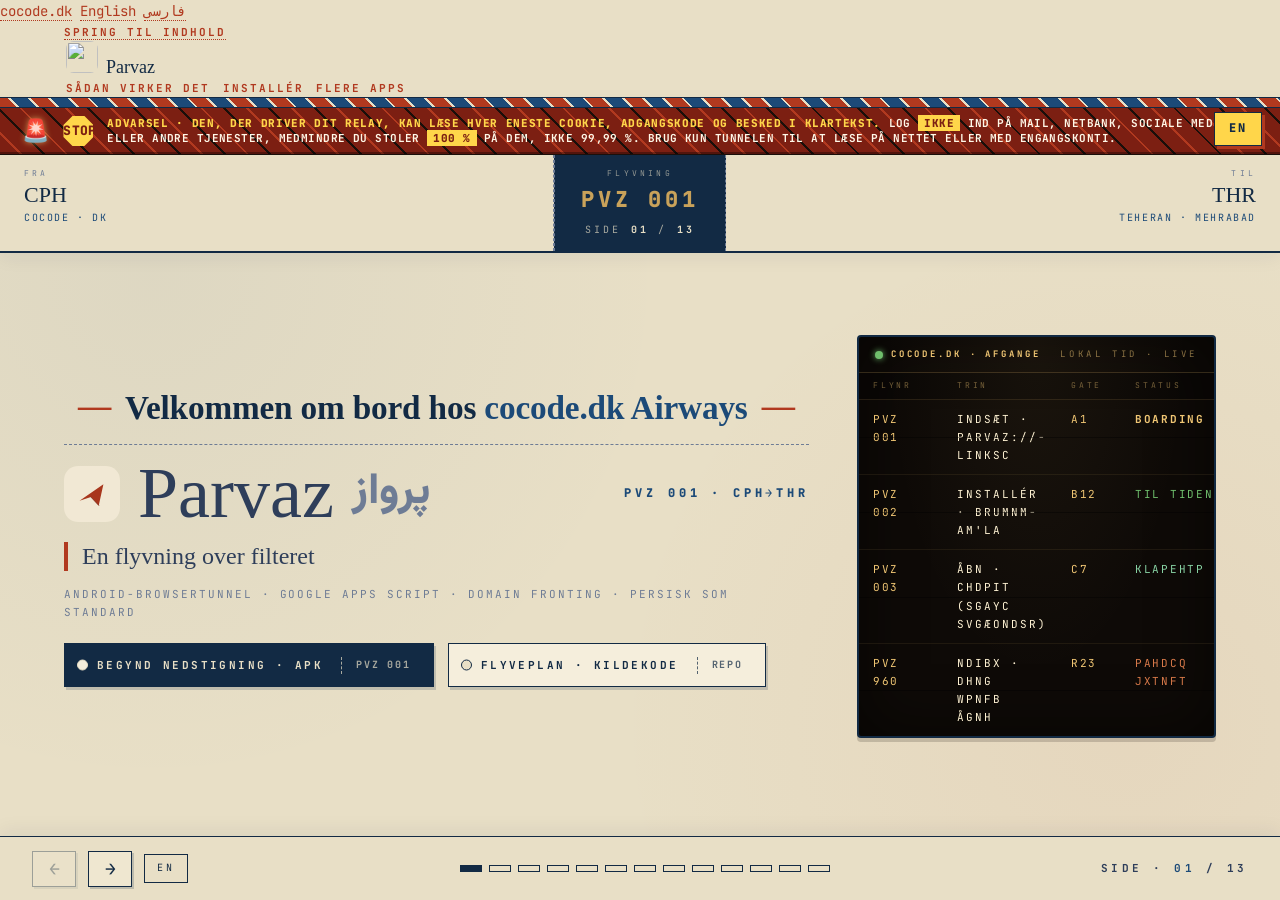
==== website/da/index.html @ 6d6aeb25 "feat: Danish app text, store listing and site (draft for review) Adds a Danish translation beside Pe" ====
<!DOCTYPE html>
<html lang="da">
<head>
<meta charset="UTF-8"/>
<meta name="viewport" content="width=device-width, initial-scale=1.0"/>
<title>Parvaz: En flyvning over filteret. Android-browsertunnel via Apps Script.</title>
<meta name="description" content="Parvaz er en Android-browsertunnel for iranske brugere med persisk som standardsprog. Den sender trafik fra Chrome (eller en anden Chromium-browser) gennem et Google Apps Script-relay, som brugeren selv har sat op, og skjuler TLS SNI. Chrome stoler på Parvaz-CA'en på enheden fra start, uden flag, uden about:config og uden root."/>
<meta name="robots" content="index, follow"/>
<meta name="keywords" content="parvaz, android, browsertunnel, iran, apps script, domain fronting, masterhttprelayvpn, censuromgåelse, vpnservice, kotlin, go, persisk, open source"/>
<link rel="canonical" href="https://parvaz.cocode.dk/da/"/>
<link rel="alternate" hreflang="en" href="https://parvaz.cocode.dk/"/>
<link rel="alternate" hreflang="da" href="https://parvaz.cocode.dk/da/"/>
<link rel="alternate" hreflang="fa" href="https://parvaz.cocode.dk/fa/"/>
<link rel="alternate" hreflang="x-default" href="https://parvaz.cocode.dk/"/>

<!-- Open Graph -->
<meta property="og:type" content="website"/>
<meta property="og:site_name" content="Parvaz"/>
<meta property="og:title" content="Parvaz: En flyvning over filteret"/>
<meta property="og:description" content="Android-browsertunnel for iranske brugere med persisk som standardsprog. Sender Chrome (og andre Chromium-browsere) gennem et Google Apps Script-relay, som brugeren selv har sat op, med skjult TLS SNI."/>
<meta property="og:url" content="https://parvaz.cocode.dk/da/"/>
<meta property="og:image" content="https://parvaz.cocode.dk/og.png"/>
<meta property="og:image:width" content="1200"/>
<meta property="og:image:height" content="630"/>
<meta property="og:image:alt" content="Parvaz, et afklassificeret flybriefingdokument med Parvaz-ordmærket, tekniske chips og gummistempler, der markerer Chromium-browsere som omfang og MIT-licens."/>
<meta property="og:locale" content="da_DK"/>
<meta property="og:locale:alternate" content="en_US"/>
<meta property="og:locale:alternate" content="fa_IR"/>

<!-- Twitter -->
<meta name="twitter:card" content="summary_large_image"/>
<meta name="twitter:title" content="Parvaz: En flyvning over filteret"/>
<meta name="twitter:description" content="Android-browsertunnel med persisk som standardsprog: Chrome gennem dit eget Google Apps Script-relay. Én APK, ét certifikat, ingen flag."/>
<meta name="twitter:image" content="https://parvaz.cocode.dk/og.png"/>
<meta name="twitter:image:alt" content="Parvaz, flybriefing · Chromium-browsere · MIT 2026."/>

<link rel="icon" type="image/svg+xml" href="../parvaz-mark.svg"/>
<link rel="preconnect" href="https://fonts.googleapis.com"/>
<link rel="preconnect" href="https://fonts.gstatic.com" crossorigin/>
<link href="https://fonts.googleapis.com/css2?family=JetBrains+Mono:wght@400;500;700;800&family=Redaction&family=Redaction+35&family=Vazirmatn:wght@400;500;700;800&display=swap" rel="stylesheet"/>
<link rel="stylesheet" href="../styles.css"/>
<link rel="stylesheet" href="https://brand.cocode.dk/v1.css">
<script type="module" src="https://brand.cocode.dk/v1.js"></script>

<script type="application/ld+json">
{
  "@context": "https://schema.org",
  "@type": "SoftwareApplication",
  "name": "Parvaz",
  "description": "Android-browsertunnel for iranske brugere med persisk som standardsprog. Sender trafik fra Chrome (og andre Chromium-browsere: Brave, Edge, Vivaldi) gennem et Google Apps Script-relay, som brugeren selv har sat op, med skjult TLS SNI og en lokal MITM på enheden, der afslutter TLS, så trafikken kan pakkes ind igen. Kotlin og Compose i frontend, indlejret Go SOCKS5-sidecar. Chrome stoler på den brugerinstallerede Parvaz-CA fra start på Android, uden flag, uden about:config og uden root. Apps uden for browseren (bank, beskeder, streaming) afviser brugerinstallerede CA'er som standard på Android og kan ikke tunnelleres.",
  "url": "https://parvaz.cocode.dk/da/",
  "downloadUrl": "https://github.com/cocodedk/parvaz/releases/latest/download/Parvaz.apk",
  "applicationCategory": "UtilitiesApplication",
  "operatingSystem": "Android 7.0+",
  "programmingLanguage": ["Kotlin", "Go"],
  "license": "https://opensource.org/licenses/MIT",
  "offers": { "@type": "Offer", "price": "0", "priceCurrency": "USD" },
  "author": {
    "@type": "Person", "name": "Babak Bandpey", "url": "https://cocode.dk",
    "sameAs": ["https://linkedin.com/in/babakbandpey", "https://github.com/cocodedk"]
  },
  "codeRepository": "https://github.com/cocodedk/parvaz"
}
</script>
</head>
<body class="airline-deck">

<!-- cocode.dk-familierammen, som på den engelske side: et søskendeelement i normalt flow før
     dækkets faste .deck-header (se --frame-h i css/07-deck-base.css). Ingen <cocode-foot>, fordi
     dækket er en 100vh-skal uden naturlig dokumentslutning. Dækkets egen sprogpille og sprogknappen
     nederst bevares: de tager det aktuelle slide-nummer (#N) med over i det andet sprog. Det
     delte cocode-apps-menu sidder lige under rammen, og cocode-apps-sidefoden er sidste blok i
     sidste slide. -->
<cocode-head project="Parvaz" accent="#122a44" on-accent="#e8dfc6">
  <a href="https://cocode.dk">cocode.dk</a>
  <a href="../" hreflang="en">English</a>
  <a href="../fa/" hreflang="fa">فارسی</a>
</cocode-head>

<div class="cocode-menu">
<!-- cocode-apps:nav:start -->
<link rel="stylesheet" href="/css/cocode-nav.css">
<a class="skip" href="#main">Spring til indhold</a>
<nav class="cocode-nav" aria-label="Parvaz">
  <a class="brand" href="/da/" data-nav="home" aria-current="page"><img src="/img/icon.png" alt="" width="32" height="32">Parvaz</a>
  <a href="/da/#how" data-nav="how">Sådan virker det</a>
  <a href="/da/#install" data-nav="install">Installér</a>
  <a href="https://cocode.dk/" data-nav="more">Flere apps</a>
</nav>
<!-- cocode-apps:nav:end -->
</div>

<header class="deck-header" role="banner">
  <a href="../" class="deck-lang-pill" aria-label="Engelsk version">EN</a>
  <div class="airmail-band" aria-hidden="true"></div>
  <div class="deck-alert" role="alert" aria-live="assertive">
    <span class="deck-alert__siren" aria-hidden="true">🚨</span>
    <span class="deck-alert__stop" aria-hidden="true">STOP</span>
    <span class="deck-alert__msg">
      <strong>ADVARSEL · Den, der driver dit relay, kan læse hver eneste cookie, adgangskode og besked i klartekst.</strong>
      Log <em>IKKE</em> ind på mail, netbank, sociale medier eller andre tjenester, medmindre du stoler <em>100 %</em> på dem, ikke 99,99 %.
      Brug kun tunnelen til at læse på nettet eller med engangskonti.
    </span>
  </div>
  <div class="bp-header">
    <div class="bp-header__cell">
      <div class="bp-header__label">Fra</div>
      <div class="bp-header__value">CPH</div>
      <div class="bp-header__sub">Cocode · DK</div>
    </div>
    <div class="bp-header__flight">
      <div class="label">Flyvning</div>
      <div class="value">PVZ 001</div>
      <div class="page">SIDE <b id="deck-current">01</b> / <b id="deck-total">13</b></div>
    </div>
    <div class="bp-header__cell">
      <div class="bp-header__label">Til</div>
      <div class="bp-header__value">THR</div>
      <div class="bp-header__sub">Teheran · Mehrabad</div>
    </div>
  </div>
</header>

<main class="deck-track" id="main" tabindex="-1">

  <!-- 01 · TITEL -->
  <section class="slide slide--title" data-slide="1">
    <div class="slide__content">
      <div>
        <h1 class="hero__welcome">
          <span class="ornament">—</span>Velkommen om bord hos <em>cocode.dk Airways</em><span class="ornament">—</span>
        </h1>
        <div class="hero__brand">
          <img src="../parvaz-mark.svg" alt="" class="brand-mark"/>
          <span class="en-name">Parvaz</span>
          <span class="fa-name">پرواز</span>
          <span class="flight-no">PVZ 001 · CPH→THR</span>
        </div>
        <p class="hero__tagline">En flyvning over filteret</p>
        <p class="hero__subtitle">Android-browsertunnel · Google Apps Script · domain fronting · persisk som standard</p>
        <div class="bp-tabs">
          <a href="https://github.com/cocodedk/parvaz/releases/latest/download/Parvaz.apk" class="bp-tab bp-tab--primary">Begynd nedstigning · APK<span class="stub">PVZ&nbsp;001</span></a>
          <a href="https://github.com/cocodedk/parvaz" class="bp-tab">Flyveplan · Kildekode<span class="stub">REPO</span></a>
        </div>
      </div>
      <div class="solari-board" aria-label="Afgangstavle for opsætningen">
        <div class="solari-board__head">
          <span><span class="blink"></span><strong>cocode.dk · afgange</strong></span>
          <span>lokal tid · LIVE</span>
        </div>
        <div class="solari-board__rows">
          <div class="solari-board__col-head">FLYNR</div>
          <div class="solari-board__col-head">TRIN</div>
          <div class="solari-board__col-head">GATE</div>
          <div class="solari-board__col-head">STATUS</div>
          <div class="solari-board__cell">PVZ 001</div>
          <div class="solari-board__cell solari-board__cell--dest">indsæt · parvaz://-linket</div>
          <div class="solari-board__cell">A1</div>
          <div class="solari-board__cell solari-board__cell--status-board">boarding</div>
          <div class="solari-board__cell">PVZ 002</div>
          <div class="solari-board__cell solari-board__cell--dest">installér · bruger-CA'en</div>
          <div class="solari-board__cell">B12</div>
          <div class="solari-board__cell solari-board__cell--status-go">til tiden</div>
          <div class="solari-board__cell">PVZ 003</div>
          <div class="solari-board__cell solari-board__cell--dest">åbn · chrome (ingen opsætning)</div>
          <div class="solari-board__cell">C7</div>
          <div class="solari-board__cell solari-board__cell--status-cleared">klareret</div>
          <div class="solari-board__cell">PVZ 004</div>
          <div class="solari-board__cell solari-board__cell--dest">https · alle ruter åbne</div>
          <div class="solari-board__cell">D24</div>
          <div class="solari-board__cell solari-board__cell--status-final">sidste udkald</div>
        </div>
      </div>
    </div>
  </section>

  <!-- 02 · §1 RESUMÉ -->
  <section class="slide" data-slide="2">
    <div class="slide__content">
      <div class="slide__head">
        <span class="slide__num">§1</span>
        <h2 class="slide__title">Resumé</h2>
        <span class="slide__kicker">Missionsbriefing</span>
      </div>
      <div class="slide__body">
        <p>Parvaz er en Android-<strong>browsertunnel</strong> for iranske brugere uden teknisk baggrund, med persisk som standardsprog. En hjælper udruller den oprindelige MasterHttpRelayVPN-<code>Code.gs</code> på sin egen Google-konto. Brugeren får et <code>parvaz://</code>-link over en <strong>sikker messenger (Signal eller Telegram, ikke WhatsApp)</strong>, scanner en QR-kode eller trykker Indsæt, installerer ét MITM-certifikat i Androids indstillinger, trykker Forbind og browser derefter som normalt i <strong>Chrome</strong> (eller en anden Chromium-browser).</p>
        <p>Chromes trafik går gennem Apps Script, med TLS SNI <code>www.google.com</code> og HTTP Host <code>script.google.com</code>. Chrome stoler på Parvaz-CA'en på enheden fra start, uden flag, uden <code>about:config</code> og uden root. Arkitekturen følger den gennemprøvede <a href="https://github.com/therealaleph/MasterHttpRelayVPN-RUST">MasterHttpRelayVPN-RUST</a>-port. Parvaz adskiller sig med den visuelle NOTAM-identitet, en brugerflade der er persisk som standard og en mere målrettet opsætning for passagerer uden teknisk baggrund.</p>
      </div>
    </div>
  </section>

  <!-- 03 · §2 FLYVERUTEN (rutediagram med 5 hop) -->
  <section class="slide slide--route" id="how" data-slide="3">
    <div class="slide__content">
      <div class="slide__head">
        <span class="slide__num">§2</span>
        <h2 class="slide__title">Flyveruten</h2>
        <span class="slide__kicker">5 hop · DPI ser fronten</span>
      </div>
      <div>
        <div class="route">
          <div class="route__hop"><strong>Chrome</strong>ingen flag<div class="tag">browser</div></div>
          <div class="route__hop route__hop--accent"><strong>PARVAZ</strong>VPN + tun2socks + sidecar<div class="tag">denne APK</div></div>
          <div class="route__hop"><strong>Google edge</strong>SNI www.google.com<div class="tag">DPI ser</div></div>
          <div class="route__hop"><strong>script.google.com</strong>HTTP Host (den rigtige rute)<div class="tag">internt</div></div>
          <div class="route__hop"><strong>Code.gs</strong>din udrulning<div class="tag">UrlFetch → mål</div></div>
        </div>
        <div class="route__notes">
          <div><b>Det DPI ser</b>TLS til Google · SNI <code>www.google.com</code> · kan ikke skelnes fra Google Søgning.</div>
          <div><b>Det Google ser</b>HTTP Host <code>script.google.com</code> → sendes videre til din webapp.</div>
          <div><b>Det Code.gs gør</b><code>UrlFetchApp.fetch(target)</code> · returnerer en <code>{s,h,b}</code>-konvolut.</div>
        </div>
      </div>
    </div>
  </section>

  <!-- 04 · §3 NOTAM (juridisk advarsel) -->
  <section class="slide" data-slide="4">
    <div class="slide__content">
      <div class="slide__head">
        <span class="slide__num">§3</span>
        <h2 class="slide__title">Meddelelse til flyvere</h2>
        <span class="slide__kicker">Begrænset luftrum</span>
      </div>
      <div class="notam">
        <div class="notam-head">
          <span>Advarsel · Begrænset luftrum</span>
          <span>NOTAM A0001/26</span>
        </div>
        <div class="notam-body">
          <strong>Google Apps Scripts vilkår forbyder denne brug.</strong> Udrul kun <code>Code.gs</code> på din <em>egen</em> Google-konto. Saml ikke udrulninger ét sted, tjen ikke penge på det, og del ikke en fælles udrulning. Kun til personlig brug, forskning og undervisning. Forstår du ikke de juridiske konsekvenser, så lad være med at udrulle.
        </div>
      </div>
    </div>
  </section>

  <!-- 05 · §4 SPECIFIKATIONER -->
  <section class="slide" data-slide="5">
    <div class="slide__content">
      <div class="slide__head">
        <span class="slide__num">§4</span>
        <h2 class="slide__title">Flyets specifikationer</h2>
        <span class="slide__kicker">Funktioner</span>
      </div>
      <div class="specs">
        <div class="spec"><span class="spec-num">01</span><span class="spec-key">Domain fronting</span><span class="spec-val">SNI <code>www.google.com</code> · Host <code>script.google.com</code>. DPI ser fronten, og Googles edge vælger rute efter Host.</span></div>
        <div class="spec"><span class="spec-num">02</span><span class="spec-key">Opsætning på persisk</span><span class="spec-val">Indsæt en <code>parvaz://</code>-adresse eller scan QR → installér MITM-certifikatet én gang → tryk Forbind. Persisk som standard.</span></div>
        <div class="spec"><span class="spec-num">03</span><span class="spec-key">Chrome fra start</span><span class="spec-val"><strong>Chrome</strong> (og andre Chromium-browsere: Brave, Edge, Vivaldi) stoler på den brugerinstallerede Parvaz-CA på Android uden flag. Native apps afviser stadig brugerinstallerede CA'er som standard på Android.</span></div>
        <div class="spec"><span class="spec-num">04</span><span class="spec-key">Hurtig vej med SNI-omskrivning</span><span class="spec-val">Hosts ejet af Google springer Apps Script helt over · direkte tunnel · ingen kvote.</span></div>
        <div class="spec"><span class="spec-num">05</span><span class="spec-key">APK med åben kildekode</span><span class="spec-val">Kotlin og Compose UI · indlejret Go SOCKS5-sidecar · MIT · kun F-Droid og sideload.</span></div>
        <div class="spec"><span class="spec-num">06</span><span class="spec-key">Ingen telemetri</span><span class="spec-val">Ingen analyse · ingen fejlrapportering · adgangsnøglen ligger i <code>EncryptedSharedPreferences</code>.</span></div>
      </div>
    </div>
  </section>

  <!-- 06 · §5 ÆRLIG OPLYSNING -->
  <section class="slide slide--honesty slide--who" data-slide="6">
    <div class="slide__content">
      <div class="slide__head">
        <span class="slide__num">§5</span>
        <h2 class="slide__title">Ærlig oplysning</h2>
        <span class="slide__kicker">Hvad appen ikke gør · hvad den skal have · grænserne</span>
      </div>
      <div class="who">
        <div class="who__col who__col--no">
          <div class="who__head">
            <strong>Gør ikke</strong>
            <span class="who__tag who__tag--no">Nej</span>
          </div>
          <ul class="who__list">
            <li>Ingen analyse, telemetri eller fjernlogs (endnu).</li>
            <li>Intet fælles relay. Hver passager kører sin egen Code.gs.</li>
            <li>Ingen lokation, kontakter, sms, mikrofon eller kamera (kameraet bruges kun til QR-scanning, og kun hvis du vælger det).</li>
            <li>Ingen automatiske opdateringsforespørgsler · ingen reklamer · ingen tjeneste til fejlrapportering.</li>
            <li>Ingen servere, som vi driver · ingen konti · ingen login.</li>
          </ul>
          <div class="who__foot">Tjek det i kildekoden · MIT · grep manifestet.</div>
        </div>
        <div class="who__col who__col--ok">
          <div class="who__head">
            <strong>Skal have</strong>
            <span class="who__tag who__tag--ok">Ja</span>
          </div>
          <ul class="who__list">
            <li><code>VpnService</code>, til at opfange og dirigere browserens pakker.</li>
            <li><code>INTERNET</code> + <code>FOREGROUND_SERVICE</code>, til at tale med Apps Script og holde appen kørende.</li>
            <li><code>POST_NOTIFICATIONS</code> (Android 13+), til at vise statusmærket for forbindelsen.</li>
            <li>Enhedens <strong>skærmlås</strong>, ellers afviser Android at installere CA'en.</li>
            <li>En Chromium-browser: Chrome (eller Brave / Edge / Vivaldi). Ingen browserflag nødvendige.</li>
          </ul>
          <div class="who__foot">Valgfrit · CAMERA, kun hvis du scanner en QR-kode.</div>
        </div>
      </div>
      <div class="honesty-foot">
        <div class="honesty-foot__label">Grænser · når vi deler boardingkortet ud</div>
        <div class="honesty-foot__chips">
          <span><b>Tillid</b>relayet ser URL · headers · cookies · body i klartekst</span>
          <span><b>~20k</b>UrlFetch pr. dag · Apps Scripts gratis kvote</span>
          <span><b>~30s</b>pr. hentning</span>
          <span><b>~6&nbsp;min</b>pr. kørsel af scriptet</span>
          <span><b>1 relay</b>pr. Google-konto · vilkår</span>
          <span><b>Gennemløb</b>begrænset af UrlFetch</span>
        </div>
      </div>
    </div>
  </section>

  <!-- 07 · §6 HVEM FLYVER, HVEM ER PÅ JORDEN -->
  <section class="slide slide--who" data-slide="7">
    <div class="slide__content">
      <div class="slide__head">
        <span class="slide__num">§6</span>
        <h2 class="slide__title">Hvem flyver, og hvem er på jorden</h2>
        <span class="slide__kicker">Ærlig afgrænsning</span>
      </div>
      <div class="heads-up" role="note">
        <span class="heads-up__tag">Bemærk</span>
        <span>Ikke alle sider åbner, og <strong>WebSockets understøttes ikke i denne version</strong>.</span>
      </div>
      <div class="who">
        <div class="who__col who__col--ok">
          <div class="who__head">
            <strong>Klar til start</strong>
            <span class="who__tag who__tag--ok">Tunnelleres</span>
          </div>
          <ul class="who__list">
            <li><strong>Chrome</strong> på Android: ingen flag, ingen <code>about:config</code>, ingen root.</li>
            <li>Andre Chromium-browsere (Brave, Edge, Vivaldi): samme vej, samme tillid.</li>
            <li>Hosts ejet af Google (google.com, youtube.com, fonts.googleapis.com) via direkte SNI-omskrivning, i alle browsere.</li>
            <li>Webapps i Chrome: Gmail, GitHub, Wikipedia, nyhedssider, søgning.</li>
          </ul>
          <div class="who__foot">Ingen Apps Script-kvote på Googles hurtige vej. Gennemløb ~5 KB/s · WebSockets virker ikke endnu.</div>
        </div>
        <div class="who__col who__col--no">
          <div class="who__head">
            <strong>På jorden</strong>
            <span class="who__tag who__tag--no">Tunnelleres ikke</span>
          </div>
          <ul class="who__list">
            <li><strong>Firefox Stable / Beta / Focus</strong>: ingen <code>about:config</code>, så tillidsflaget kan ikke sættes.</li>
            <li><strong>Firefox Nightly</strong>: flaget findes, men nulstilles til <code>false</code> ved hver genstart (<a href="https://github.com/mozilla-mobile/fenix/issues/18990">fenix#18990</a>, åben siden 2021).</li>
            <li><strong>DuckDuckGo-browseren</strong>: bygger på Chromium, men afviser brugerens CA. Bekræftet, at det ikke virker.</li>
            <li>Native apps: Instagram, Telegram, WhatsApp, bank, streaming. De afviser brugerinstallerede CA'er som standard fra Android 7.</li>
          </ul>
          <div class="who__foot">Generel begrænsning for MITM på Android · kombinér med xray + VPS til native apps.</div>
        </div>
      </div>
    </div>
  </section>

  <!-- 08 · §7 BOARDINGFORLØB (tjekliste med 4 trin) -->
  <section class="slide slide--board" data-slide="8">
    <div class="slide__content">
      <div class="slide__head">
        <span class="slide__num">§7</span>
        <h2 class="slide__title">Boardingforløb</h2>
        <span class="slide__kicker">ca. 3 minutter · én gang</span>
      </div>
      <div class="board">
        <div class="checklist">
          <div class="check">
            <div class="check__no">1</div>
            <div>
              <h3 class="check__title">Modtag parvaz://-linket</h3>
              <p class="check__sub">Via Signal eller Telegram fra din hjælper · ikke WhatsApp</p>
            </div>
            <span class="check__stamp">Auto</span>
          </div>
          <div class="check">
            <div class="check__no">2</div>
            <div>
              <h3 class="check__title">Installér Parvaz · tryk på linket</h3>
              <p class="check__sub">APK fra GitHub Releases · sideload</p>
            </div>
            <span class="check__stamp">Auto</span>
          </div>
          <div class="check">
            <div class="check__no">3</div>
            <div>
              <h3 class="check__title">Installér certifikatet</h3>
              <p class="check__sub">Androids indstillinger · ca. 30 sekunder · se §8</p>
            </div>
            <span class="check__stamp check__stamp--manual">Manuelt</span>
          </div>
          <div class="check">
            <div class="check__no">4</div>
            <div>
              <h3 class="check__title">Tryk Forbind · åbn Chrome</h3>
              <p class="check__sub">ingen browserflag · se §9</p>
            </div>
            <span class="check__stamp check__stamp--manual">Manuelt</span>
          </div>
        </div>
        <aside class="boarding-pass__stub" style="background:var(--paper-2);border:1.5px solid var(--ink);">
          <div class="row"><span class="label">Passager</span><span class="value">DIG</span></div>
          <div class="row"><span class="label">Flyvning</span><span class="value value--big">PVZ 001</span></div>
          <div class="row"><span class="label">Gate</span><span class="value">A · MITM</span></div>
          <div class="row"><span class="label">Boarding</span><span class="value">~ 3 min</span></div>
          <div class="boarding-pass__barcode" aria-hidden="true"></div>
        </aside>
      </div>
    </div>
  </section>

  <!-- 09 · §8 INSTALLÉR CERTIFIKATET -->
  <section class="slide" data-slide="9">
    <div class="slide__content">
      <div class="slide__head">
        <span class="slide__num">§8</span>
        <h2 class="slide__title">Installér certifikatet · i Indstillinger</h2>
        <span class="slide__kicker">Trin 1 af 2 · én gang · ca. 30 sekunder</span>
      </div>
      <div class="slide__body">
        <p>Tryk på <strong>Åbn Indstillinger</strong> i Parvaz. Parvaz lægger <code>parvaz-ca.crt</code> i <strong>Downloads</strong> og åbner Androids indstillinger. Følg derefter stien for din telefon.</p>
      </div>
      <div class="listing">
        <div class="listing-head"><span>proc · cert.001 · samsung</span><span>One UI 6 / Android 14</span></div>
        <div class="listing-body"><span class="c"># SAMSUNG (Galaxy):</span>
Indstillinger → <span class="hl">Sikkerhed og privatliv</span>
        → <span class="hl">Flere sikkerhedsindstillinger</span>
        → <span class="hl">Installér fra enhedslager</span> → <span class="hl">CA-certifikat</span>
        → vælg <span class="secret">parvaz-ca.crt</span> i Downloads
        → indtast din pinkode / dit fingeraftryk
        → tryk på <span class="hl">Installér alligevel</span> i advarslen</div>
      </div>
      <div class="listing">
        <div class="listing-head"><span>proc · cert.001 · pixel / aosp</span><span>Android 14 / 15</span></div>
        <div class="listing-body"><span class="c"># PIXEL / almindelig Android:</span>
Indstillinger → <span class="hl">Sikkerhed og privatliv</span>
        → <span class="hl">Flere indstillinger for sikkerhed og privatliv</span>
        → <span class="hl">Kryptering og loginoplysninger</span>
        → <span class="hl">Installér et certifikat</span> → <span class="hl">CA-certifikat</span>
        → vælg <span class="secret">parvaz-ca.crt</span> i Downloads
        → indtast din pinkode / dit fingeraftryk
        → tryk på <span class="hl">Installér alligevel</span> i advarslen</div>
      </div>
      <div class="slide__body">
        <p><strong>Forudsætning:</strong> skærmlås (pinkode, mønster, adgangskode). Ellers afviser Android installationen. <strong>Kan du ikke finde menuen?</strong> Søg efter <code>CA-certifikat</code> i Indstillinger. <strong>Du kan roligt gå videre trods advarslen.</strong> CA'en blev lavet på <em>din</em> telefon, og den private nøgle forlader aldrig appens private lager.</p>
      </div>
    </div>
  </section>

  <!-- 10 · §9 ÅBN CHROME -->
  <section class="slide" data-slide="10">
    <div class="slide__content">
      <div class="slide__head">
        <span class="slide__num">§9</span>
        <h2 class="slide__title">Tryk Forbind · åbn Chrome</h2>
        <span class="slide__kicker">Trin 2 af 2 · én gang · ca. 10 sekunder</span>
      </div>
      <div class="slide__body">
        <p>Tryk på gummistempel-knappen på Parvaz' hovedskærm. Når den skifter til <strong>در پرواز</strong> (i luften), skal du åbne <strong>Chrome</strong> og browse som normalt. HTTPS-sider går gennem Parvaz uden yderligere opsætning. Brave, Edge og Vivaldi virker på samme måde. Den Parvaz-CA, du lige har installeret, er det eneste, de behøver.</p>
      </div>
      <div class="listing">
        <div class="listing-head"><span>proc · browser.001 · chromium</span><span>engangs · ca. 10 sek.</span></div>
        <div class="listing-body"><span class="c"># 1. Tryk på gummistemplet i Parvaz.</span>
<span class="c">    → "پرواز" (kontur) skifter til "در پرواز" (fyldt · oliven)</span>

<span class="c"># 2. Åbn Chrome (eller Brave / Edge / Vivaldi).</span>
<span class="c">    → browse bare · ingen flag, ingen about:config, ingen root</span>

<span class="c"># 3. (Valgfrit) Tjek ruten:</span>
open <a href="https://wikipedia.org" class="hl">wikipedia.org</a>            <span class="c"># side uden for Google → går gennem MITM</span>
open <a href="https://www.google.com" class="hl">google.com</a>             <span class="c"># Google-side → hurtig vej med SNI-omskrivning</span></div>
      </div>
      <div class="slide__body">
        <p><strong>Hvorfor Chrome virker:</strong> Chrome på Android stoler på brugerinstallerede CA'er fra systemets lager, og Chromes håndhævelse af Certificate Transparency har en udtrykkelig undtagelse for kæder, der udgår fra en brugerinstalleret CA. Derfor bliver Parvaz' leaf-certifikat accepteret uden opsætning. Browsere, der ikke virker, og grænserne for gennemløb og WebSockets står i §6.</p>
      </div>
    </div>
  </section>

  <!-- 11 · §10 FLYETS KONSTRUKTIONSTEGNING -->
  <section class="slide" data-slide="11">
    <div class="slide__content">
      <div class="slide__head">
        <span class="slide__num">§10</span>
        <h2 class="slide__title">Flyets konstruktionstegning</h2>
        <span class="slide__kicker">Monorepo-struktur · Kotlin og Go</span>
      </div>
      <div class="schematic">
        <div class="schematic-head">
          <span><strong>Blad 10</strong> · Monorepo-struktur</span>
          <span>MIT · Android 7.0+</span>
        </div>
        <pre class="schematic-body">parvaz/
├── <span class="hl">app/</span>             kotlin + compose UI · VpnService · tun2socks
│                 · sidecar-starter · installation af MITM-CA · NOTAM
├── <span class="hl">core/</span>            go SOCKS5-sidecar
│   ├── <span class="hl">fronter/</span>     TLS-dialer med eget SNI + HTTP-klient
│   ├── <span class="hl">protocol/</span>    kodning og afkodning af Apps Script JSON-konvolut
│   ├── <span class="hl">codec/</span>       gzip / br / zstd-dekodere
│   ├── <span class="hl">relay/</span>       konvolut + fronted klient samlet
│   ├── <span class="hl">mitm/</span>        (næste) CA + leaf-certifikater + TLS-server
│   ├── <span class="hl">dispatcher/</span>  (næste) valg mellem SNI-omskrivning og MITM+relay
│   ├── <span class="hl">socks5/</span>      lokal SOCKS5-lytter på :1080
│   └── <span class="hl">cmd/parvazd/</span> sidecar main → libparvaz.so (pr. ABI)
├── reference/      MasterHttpRelayVPN · python fra originalen (skrivebeskyttet)
└── website/        flersproget GitHub Pages

<span class="note">· appen kalder core via ProcessBuilder, ikke JNI</span>
<span class="note">· én apk + én Code.gs at lægge ind + ét release-tag</span>
</pre>
        <div class="schematic-foot"><span>tegnet af · parvaz.doc</span><span>§10</span></div>
      </div>
    </div>
  </section>

  <!-- 12 · §11 HJÆLPER · UDRUL RELAYET -->
  <section class="slide" data-slide="12">
    <div class="slide__content">
      <div class="slide__head">
        <span class="slide__num">§11</span>
        <h2 class="slide__title">Hjælper · udrul relayet</h2>
        <span class="slide__kicker">ca. 5 min · én gang · kun for den tekniske hjælper</span>
      </div>
      <div class="slide__body">
        <p>Er du den <strong>tekniske hjælper</strong>, der sætter Parvaz op for en anden, er her den engangsudrulning af Apps Script, der skal til. Slutbrugeren åbner aldrig script.google.com.</p>
      </div>
      <div class="listing">
        <div class="listing-head"><span>proc · relay.deploy.001</span><span>script.google.com · ca. 5 min</span></div>
        <div class="listing-body"><span class="c"># 1. Åbn Apps Script, og opret et nyt projekt</span>
open <a href="https://script.google.com" class="hl">script.google.com</a>   <span class="c"># klik på "New project"</span>

<span class="c"># 2. Indsæt relay-koden i Code.gs (erstat standardindholdet)</span>
view  <a href="https://github.com/cocodedk/parvaz/blob/main/apps_script/Code.gs" class="hl">github.com/cocodedk/parvaz/blob/main/apps_script/Code.gs</a>
copy → indsæt i fanen Code.gs i editoren

<span class="c"># 3. Lav en stærk, tilfældig AUTH_KEY (genbrug ikke adgangskoder)</span>
openssl rand -base64 32          <span class="c"># eller en adgangskodemanager · mindst 32 tegn</span>
<span class="c">    → sæt den ind i Code.gs:  var AUTH_KEY = "&lt;indsæt-her&gt;";</span>
<span class="c">    → File → Save (Ctrl/Cmd+S)</span>

<span class="c"># 4. Udrul som webapp</span>
Deploy → New deployment → ⚙ Web app
   Execute as:    <span class="hl">Me (din-email@gmail.com)</span>
   Who has access: <span class="hl">Anyone</span>
   → klik på <span class="hl">Deploy</span>
   → Google beder om OAuth-samtykke første gang → Allow

<span class="c"># 5. Find den adresse, der skal ind i Parvaz-appen</span>
<span class="c">   Apps Script giver dig en webapp-adresse, der ser sådan ud:</span>
   https://script.google.com/macros/s/<span class="secret">AKfycbyLONGRANDOMTOKEN</span>/exec
                                       └────────────┬────────────┘
                                              <span class="dir">deployment-id</span>   <span class="c"># det eneste, du skal bruge</span>

<span class="c">   Du kan åbne den igen når som helst:</span>
   Deploy → Manage deployments → kopiér webapp-adressen

<span class="c"># 6. Byg parvaz://-adgangslinket ved at sætte de to dele ovenfor sammen</span>
parvaz://<span class="hl">&lt;deployment-id&gt;</span>/<span class="hl">&lt;AUTH_KEY&gt;</span>#<span class="hl">&lt;display-name&gt;</span>
<span class="c"># konkret eksempel:</span>
parvaz://AKfycbyLONGRANDOMTOKEN/7dF9KmY...eY=#رلهٔ‌من

<span class="c"># 7. Del KUN via en SIKKER messenger, for dette link indeholder nøglen</span>
✓ Signal   · ende-til-ende · anbefalet
✓ Telegram · helst Secret Chat
✗ WhatsApp · cloud-backup, som Meta kan læse → ALDRIG
✗ SMS      · kan læses af teleselskabet       → ALDRIG
✗ E-mail   · kan læses af serveren            → ALDRIG</div>
      </div>
      <div class="slide__body">
        <p><strong>Kvote:</strong> ~20k UrlFetch pr. dag · 30 s pr. hentning · 6 min pr. kørsel. <strong>Ét relay pr. Google-konto</strong> (vilkår for Apps Script). <strong>Test det:</strong> åbn webapp-adressen i en browser. Du skal se <code>{"e":"unauthorized"}</code>, og det viser, at udrulningen er i live og afviser kald uden godkendelse. <strong>Kilde:</strong> <a href="https://github.com/cocodedk/parvaz/blob/main/apps_script/Code.gs">apps_script/Code.gs</a> · <a href="https://developers.google.com/apps-script/guides/web">Apps Script · Web Apps</a>.</p>
      </div>
    </div>
  </section>

  <!-- 13 · §12 AFGANG / JORDSERVICE -->
  <section class="slide slide--depart" id="install" data-slide="13">
    <div class="slide__content">
      <div class="slide__head">
        <span class="slide__num">§12</span>
        <h2 class="slide__title">Jordservice · afgang</h2>
        <span class="slide__kicker">Sidste udkald · MIT · 2026</span>
      </div>
      <div class="depart">
        <div class="depart__pass">
          <div class="depart__row"><span>Blanket</span><b>PVZ-001</b></div>
          <div class="depart__row"><span>Udstedt</span><b>2026.04.26</b></div>
          <div class="depart__row"><span>Afsender</span><b>Cocode · DK</b></div>
          <div class="depart__row"><span>Kaldesignal</span><b>Parvaz / پرواز</b></div>
          <div class="depart__row" style="border-bottom:none"><span>Status</span><b>Pre-alpha</b></div>
          <div class="depart__credits">
            MIT · © 2026 <a href="https://cocode.dk">Cocode</a> · <a href="https://linkedin.com/in/babakbandpey">Babak Bandpey</a>
          </div>
        </div>
        <div class="depart__cta">
          <h2>Klar til start.</h2>
          <p>Parvaz erstatter kun <em>klient</em>-halvdelen af MasterHttpRelayVPN. Apps Script-serveren er den oprindelige <a href="https://github.com/cocodedk/parvaz/blob/main/apps_script/Code.gs">Code.gs</a>, uændret. Udrul den på din egen Google-konto.</p>
          <p>Har du ikke brug for de persiskfokuserede NOTAM-detaljer i brugeroplevelsen, findes den modne <a href="https://github.com/therealaleph/MasterHttpRelayVPN-RUST">MasterHttpRelayVPN-RUST</a>-port allerede i dag med færdigbyggede APK'er og en gennemgang på engelsk og persisk.</p>
          <!-- cocode-apps:install:start -->
<ul class="install" role="list">
  <li><p class="fdroid-soon">Kommer på F-Droid</p></li>
  <li><a href="https://github.com/cocodedk/parvaz/releases/latest/download/Parvaz.apk">Hent APK-filen fra GitHub</a></li>
  <li><a href="https://apps.obtainium.imranr.dev/redirect?r=obtainium://add/https://github.com/cocodedk/parvaz">Opdatér GitHub-APK&#x27;en automatisk med Obtainium</a></li>
</ul>
<!-- cocode-apps:install:end -->
          <div class="bp-tabs">
            <a href="https://github.com/cocodedk/parvaz" class="bp-tab">Se kildekode<span class="stub">REPO</span></a>
          </div>
        </div>
      </div>
      <div class="deck-foot">
        <!-- cocode-apps:footer:start -->
<footer class="cocode-footer">
  <a href="https://github.com/cocodedk/parvaz">Kildekode</a> ·
  Licens: MIT ·
  <a href="https://cocode.dk/">Lavet af Cocode (cocode.dk)</a>
</footer>
<!-- cocode-apps:footer:end -->
      </div>
    </div>
  </section>

</main>

<nav class="deck-controls" aria-label="Navigation mellem slides">
  <div class="deck-controls__group">
    <button class="deck-arrow" id="deck-prev" aria-label="Forrige slide" type="button">←</button>
    <button class="deck-arrow" id="deck-next" aria-label="Næste slide" type="button">→</button>
    <a href="../" class="deck-controls__lang" aria-label="English">EN</a>
  </div>
  <div class="deck-dots" id="deck-dots" role="tablist" aria-label="Slides"></div>
  <div class="deck-counter">SIDE · <b id="deck-current-mirror">01</b> / 13</div>
</nav>

<script src="../script.js" defer></script>
<script src="../solari.js" defer></script>
</body>
</html>
---- website/styles.css ----
/* =====================================================================
   PARVAZ · stylesheet manifest
   Stable entry point — every page links here. Source lives in css/.
   Each chunk ≤200 lines. Order matters: base → components → deck.
   ===================================================================== */

@import url("css/01-base-doc.css");
@import url("css/02-brand.css");
@import url("css/03-section.css");
@import url("css/04-panels.css");
@import url("css/05-pass.css");
@import url("css/06-responsive.css");
@import url("css/07-deck-base.css");
@import url("css/08-deck-slide.css");
@import url("css/09-deck-content.css");
@import url("css/10-deck-end.css");
@import url("css/11-deck-mobile.css");
@import url("css/12-deck-cocode.css");
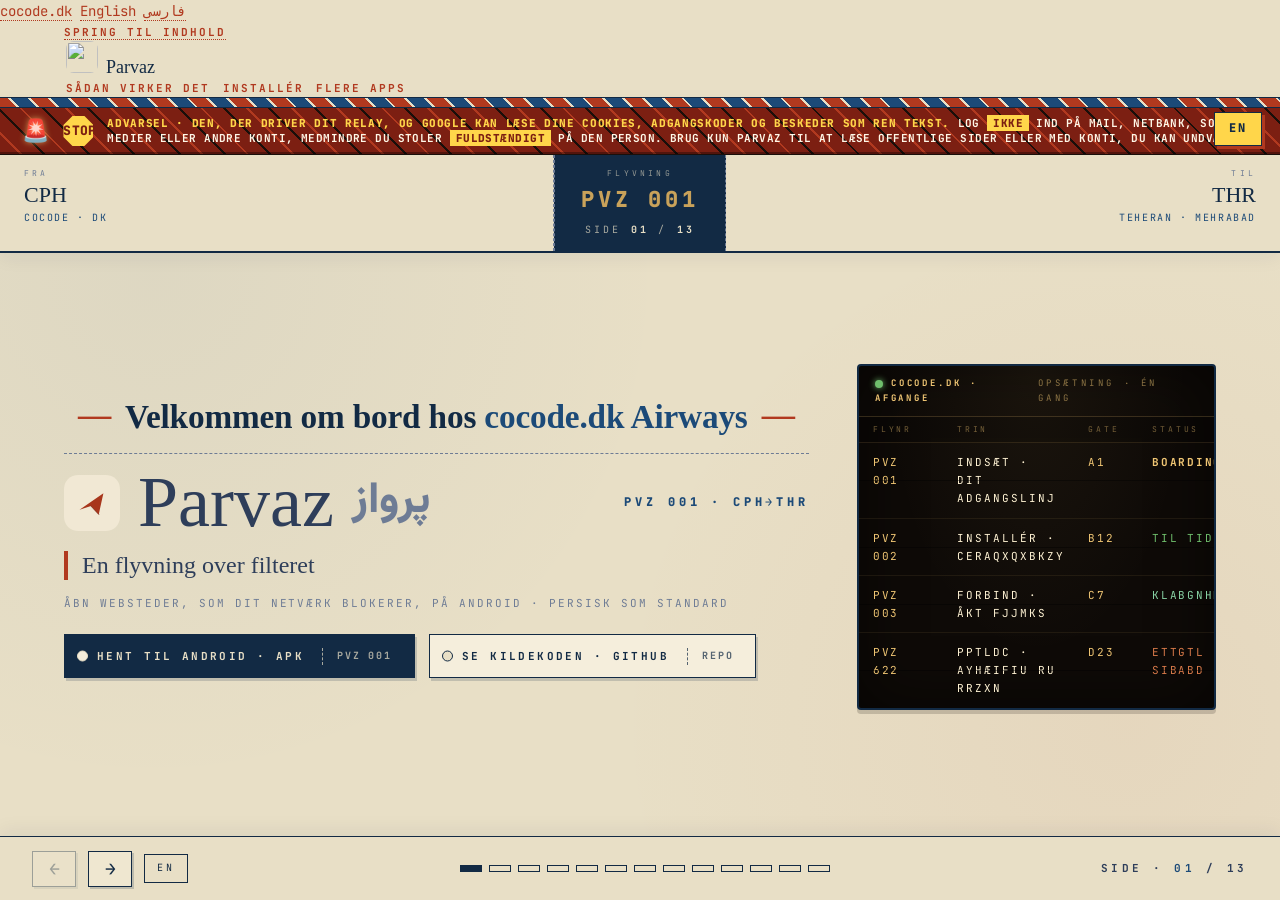
==== commit ebe6b3aa: "feat: Danish refreshed on the in-app branch, every text checked against the code Danish (values-da, " ====
--- a/website/da/index.html
+++ b/website/da/index.html
@@ -3,8 +3,8 @@
 <head>
 <meta charset="UTF-8"/>
 <meta name="viewport" content="width=device-width, initial-scale=1.0"/>
-<title>Parvaz: En flyvning over filteret. Android-browsertunnel via Apps Script.</title>
-<meta name="description" content="Parvaz er en Android-browsertunnel for iranske brugere med persisk som standardsprog. Den sender trafik fra Chrome (eller en anden Chromium-browser) gennem et Google Apps Script-relay, som brugeren selv har sat op, og skjuler TLS SNI. Chrome stoler på Parvaz-CA'en på enheden fra start, uden flag, uden about:config og uden root."/>
+<title>Parvaz: en flyvning over filteret. Åbn blokerede websteder på Android</title>
+<meta name="description" content="Parvaz hjælper dig med at åbne websteder, som dit netværk blokerer, på en Android-telefon. Appen sender trafikken fra Chrome, Brave, Edge eller Vivaldi gennem et relay: et lille program på en Google-konto, som du eller en hjælper, du stoler på, sætter op. Persisk er standardsproget. Kræver Android 11 eller nyere."/>
 <meta name="robots" content="index, follow"/>
 <meta name="keywords" content="parvaz, android, browsertunnel, iran, apps script, domain fronting, masterhttprelayvpn, censuromgåelse, vpnservice, kotlin, go, persisk, open source"/>
 <link rel="canonical" href="https://parvaz.cocode.dk/da/"/>
@@ -16,23 +16,23 @@
 <!-- Open Graph -->
 <meta property="og:type" content="website"/>
 <meta property="og:site_name" content="Parvaz"/>
-<meta property="og:title" content="Parvaz: En flyvning over filteret"/>
-<meta property="og:description" content="Android-browsertunnel for iranske brugere med persisk som standardsprog. Sender Chrome (og andre Chromium-browsere) gennem et Google Apps Script-relay, som brugeren selv har sat op, med skjult TLS SNI."/>
+<meta property="og:title" content="Parvaz: en flyvning over filteret"/>
+<meta property="og:description" content="Åbn websteder, som dit netværk blokerer, på Android med et adgangslink fra en, du stoler på. Persisk som standard, med engelsk og dansk."/>
 <meta property="og:url" content="https://parvaz.cocode.dk/da/"/>
 <meta property="og:image" content="https://parvaz.cocode.dk/og.png"/>
 <meta property="og:image:width" content="1200"/>
 <meta property="og:image:height" content="630"/>
-<meta property="og:image:alt" content="Parvaz, et afklassificeret flybriefingdokument med Parvaz-ordmærket, tekniske chips og gummistempler, der markerer Chromium-browsere som omfang og MIT-licens."/>
+<meta property="og:image:alt" content="Navnet Parvaz med latinske og persiske bogstaver, med linjen En flyvning over filteret og to gummistempler."/>
 <meta property="og:locale" content="da_DK"/>
 <meta property="og:locale:alternate" content="en_US"/>
 <meta property="og:locale:alternate" content="fa_IR"/>
 
 <!-- Twitter -->
 <meta name="twitter:card" content="summary_large_image"/>
-<meta name="twitter:title" content="Parvaz: En flyvning over filteret"/>
-<meta name="twitter:description" content="Android-browsertunnel med persisk som standardsprog: Chrome gennem dit eget Google Apps Script-relay. Én APK, ét certifikat, ingen flag."/>
+<meta name="twitter:title" content="Parvaz: en flyvning over filteret"/>
+<meta name="twitter:description" content="Åbn blokerede websteder på Android med Chrome, gennem et relay, som en hjælper, du stoler på, sætter op. Persisk som standard."/>
 <meta name="twitter:image" content="https://parvaz.cocode.dk/og.png"/>
-<meta name="twitter:image:alt" content="Parvaz, flybriefing · Chromium-browsere · MIT 2026."/>
+<meta name="twitter:image:alt" content="Navnet Parvaz med latinske og persiske bogstaver, med linjen En flyvning over filteret og to gummistempler."/>
 
 <link rel="icon" type="image/svg+xml" href="../parvaz-mark.svg"/>
 <link rel="preconnect" href="https://fonts.googleapis.com"/>
@@ -47,11 +47,11 @@
   "@context": "https://schema.org",
   "@type": "SoftwareApplication",
   "name": "Parvaz",
-  "description": "Android-browsertunnel for iranske brugere med persisk som standardsprog. Sender trafik fra Chrome (og andre Chromium-browsere: Brave, Edge, Vivaldi) gennem et Google Apps Script-relay, som brugeren selv har sat op, med skjult TLS SNI og en lokal MITM på enheden, der afslutter TLS, så trafikken kan pakkes ind igen. Kotlin og Compose i frontend, indlejret Go SOCKS5-sidecar. Chrome stoler på den brugerinstallerede Parvaz-CA fra start på Android, uden flag, uden about:config og uden root. Apps uden for browseren (bank, beskeder, streaming) afviser brugerinstallerede CA'er som standard på Android og kan ikke tunnelleres.",
+  "description": "Android-app, der åbner websteder, som dit netværk blokerer. Den sender trafikken fra Chrome (og andre Chromium-browsere som Brave, Edge og Vivaldi) gennem et relay, et lille Google Apps Script-program, som du eller en hjælper, du stoler på, kører. Appen beder dig installere et certifikat, så browseren accepterer forbindelserne. Apps, der ikke accepterer certifikater, du selv installerer, som bank, beskeder og streaming, virker ikke gennem Parvaz. Persisk som standard, med engelsk og dansk. Kræver Android 11 eller nyere.",
   "url": "https://parvaz.cocode.dk/da/",
   "downloadUrl": "https://github.com/cocodedk/parvaz/releases/latest/download/Parvaz.apk",
   "applicationCategory": "UtilitiesApplication",
-  "operatingSystem": "Android 7.0+",
+  "operatingSystem": "Android 11+",
   "programmingLanguage": ["Kotlin", "Go"],
   "license": "https://opensource.org/licenses/MIT",
   "offers": { "@type": "Offer", "price": "0", "priceCurrency": "USD" },
@@ -97,9 +97,9 @@
     <span class="deck-alert__siren" aria-hidden="true">🚨</span>
     <span class="deck-alert__stop" aria-hidden="true">STOP</span>
     <span class="deck-alert__msg">
-      <strong>ADVARSEL · Den, der driver dit relay, kan læse hver eneste cookie, adgangskode og besked i klartekst.</strong>
-      Log <em>IKKE</em> ind på mail, netbank, sociale medier eller andre tjenester, medmindre du stoler <em>100 %</em> på dem, ikke 99,99 %.
-      Brug kun tunnelen til at læse på nettet eller med engangskonti.
+      <strong>ADVARSEL · Den, der driver dit relay, og Google kan læse dine cookies, adgangskoder og beskeder som ren tekst.</strong>
+      Log <em>IKKE</em> ind på mail, netbank, sociale medier eller andre konti, medmindre du stoler <em>fuldstændigt</em> på den person.
+      Brug kun Parvaz til at læse offentlige sider eller med konti, du kan undvære.
     </span>
   </div>
   <div class="bp-header">
@@ -137,16 +137,16 @@
           <span class="flight-no">PVZ 001 · CPH→THR</span>
         </div>
         <p class="hero__tagline">En flyvning over filteret</p>
-        <p class="hero__subtitle">Android-browsertunnel · Google Apps Script · domain fronting · persisk som standard</p>
+        <p class="hero__subtitle">Åbn websteder, som dit netværk blokerer, på Android · persisk som standard</p>
         <div class="bp-tabs">
-          <a href="https://github.com/cocodedk/parvaz/releases/latest/download/Parvaz.apk" class="bp-tab bp-tab--primary">Begynd nedstigning · APK<span class="stub">PVZ&nbsp;001</span></a>
-          <a href="https://github.com/cocodedk/parvaz" class="bp-tab">Flyveplan · Kildekode<span class="stub">REPO</span></a>
-        </div>
-      </div>
-      <div class="solari-board" aria-label="Afgangstavle for opsætningen">
+          <a href="https://github.com/cocodedk/parvaz/releases/latest/download/Parvaz.apk" class="bp-tab bp-tab--primary">Hent til Android · APK<span class="stub">PVZ&nbsp;001</span></a>
+          <a href="https://github.com/cocodedk/parvaz" class="bp-tab">Se kildekoden · GitHub<span class="stub">REPO</span></a>
+        </div>
+      </div>
+      <div class="solari-board" aria-label="Opsætningens trin, vist som en afgangstavle">
         <div class="solari-board__head">
           <span><span class="blink"></span><strong>cocode.dk · afgange</strong></span>
-          <span>lokal tid · LIVE</span>
+          <span>opsætning · én gang</span>
         </div>
         <div class="solari-board__rows">
           <div class="solari-board__col-head">FLYNR</div>
@@ -154,19 +154,19 @@
           <div class="solari-board__col-head">GATE</div>
           <div class="solari-board__col-head">STATUS</div>
           <div class="solari-board__cell">PVZ 001</div>
-          <div class="solari-board__cell solari-board__cell--dest">indsæt · parvaz://-linket</div>
+          <div class="solari-board__cell solari-board__cell--dest">indsæt · dit adgangslink</div>
           <div class="solari-board__cell">A1</div>
           <div class="solari-board__cell solari-board__cell--status-board">boarding</div>
           <div class="solari-board__cell">PVZ 002</div>
-          <div class="solari-board__cell solari-board__cell--dest">installér · bruger-CA'en</div>
+          <div class="solari-board__cell solari-board__cell--dest">installér · certifikatet</div>
           <div class="solari-board__cell">B12</div>
           <div class="solari-board__cell solari-board__cell--status-go">til tiden</div>
           <div class="solari-board__cell">PVZ 003</div>
-          <div class="solari-board__cell solari-board__cell--dest">åbn · chrome (ingen opsætning)</div>
+          <div class="solari-board__cell solari-board__cell--dest">forbind · åbn Chrome</div>
           <div class="solari-board__cell">C7</div>
           <div class="solari-board__cell solari-board__cell--status-cleared">klareret</div>
           <div class="solari-board__cell">PVZ 004</div>
-          <div class="solari-board__cell solari-board__cell--dest">https · alle ruter åbne</div>
+          <div class="solari-board__cell solari-board__cell--dest">browse · afhænger af siden</div>
           <div class="solari-board__cell">D24</div>
           <div class="solari-board__cell solari-board__cell--status-final">sidste udkald</div>
         </div>
@@ -179,12 +179,13 @@
     <div class="slide__content">
       <div class="slide__head">
         <span class="slide__num">§1</span>
-        <h2 class="slide__title">Resumé</h2>
+        <h2 class="slide__title">Hvad Parvaz gør</h2>
         <span class="slide__kicker">Missionsbriefing</span>
       </div>
       <div class="slide__body">
-        <p>Parvaz er en Android-<strong>browsertunnel</strong> for iranske brugere uden teknisk baggrund, med persisk som standardsprog. En hjælper udruller den oprindelige MasterHttpRelayVPN-<code>Code.gs</code> på sin egen Google-konto. Brugeren får et <code>parvaz://</code>-link over en <strong>sikker messenger (Signal eller Telegram, ikke WhatsApp)</strong>, scanner en QR-kode eller trykker Indsæt, installerer ét MITM-certifikat i Androids indstillinger, trykker Forbind og browser derefter som normalt i <strong>Chrome</strong> (eller en anden Chromium-browser).</p>
-        <p>Chromes trafik går gennem Apps Script, med TLS SNI <code>www.google.com</code> og HTTP Host <code>script.google.com</code>. Chrome stoler på Parvaz-CA'en på enheden fra start, uden flag, uden <code>about:config</code> og uden root. Arkitekturen følger den gennemprøvede <a href="https://github.com/therealaleph/MasterHttpRelayVPN-RUST">MasterHttpRelayVPN-RUST</a>-port. Parvaz adskiller sig med den visuelle NOTAM-identitet, en brugerflade der er persisk som standard og en mere målrettet opsætning for passagerer uden teknisk baggrund.</p>
+        <p>Parvaz er en Android-app, der hjælper dig med at åbne websteder, som dit netværk blokerer. Du skal bruge et <strong>adgangslink</strong> fra en, du stoler på. Det begynder med <code>parvaz://</code>. Den person, din hjælper, sætter et <strong>relay</strong> op: et lille program på en Google-konto, som henter websteder for dig. Parvaz sender din browsers trafik til relayet.</p>
+        <p>Din hjælper sender dig linket med <strong>Signal eller en hemmelig chat i Telegram</strong> (Secret Chat), ikke WhatsApp. Du installerer appen, trykker på linket eller indsætter det, installerer ét certifikat i Androids indstillinger, trykker på knappen PARVAZ og browser i <strong>Chrome</strong>. Appen åbner på persisk. I indstillingerne kan du skifte til engelsk eller dansk.</p>
+        <p>Parvaz kræver <strong>Android 11 eller nyere</strong> og en 64-bit ARM-telefon. Appen kan installeres på Android 7 til 10, men kan ikke oprette forbindelse der. Den er en tidlig version (pre-alpha). Den følger designet fra <a href="https://github.com/therealaleph/MasterHttpRelayVPN-RUST">MasterHttpRelayVPN-RUST</a> og tilføjer en app, der er persisk som standard, med guidede trin til adgangslinket og certifikatet.</p>
       </div>
     </div>
   </section>
@@ -195,20 +196,20 @@
       <div class="slide__head">
         <span class="slide__num">§2</span>
         <h2 class="slide__title">Flyveruten</h2>
-        <span class="slide__kicker">5 hop · DPI ser fronten</span>
+        <span class="slide__kicker">5 hop · det et netværksfilter ser</span>
       </div>
       <div>
         <div class="route">
           <div class="route__hop"><strong>Chrome</strong>ingen flag<div class="tag">browser</div></div>
           <div class="route__hop route__hop--accent"><strong>PARVAZ</strong>VPN + tun2socks + sidecar<div class="tag">denne APK</div></div>
-          <div class="route__hop"><strong>Google edge</strong>SNI www.google.com<div class="tag">DPI ser</div></div>
+          <div class="route__hop"><strong>Google edge</strong>SNI www.google.com<div class="tag">filteret ser</div></div>
           <div class="route__hop"><strong>script.google.com</strong>HTTP Host (den rigtige rute)<div class="tag">internt</div></div>
           <div class="route__hop"><strong>Code.gs</strong>din udrulning<div class="tag">UrlFetch → mål</div></div>
         </div>
         <div class="route__notes">
-          <div><b>Det DPI ser</b>TLS til Google · SNI <code>www.google.com</code> · kan ikke skelnes fra Google Søgning.</div>
-          <div><b>Det Google ser</b>HTTP Host <code>script.google.com</code> → sendes videre til din webapp.</div>
-          <div><b>Det Code.gs gør</b><code>UrlFetchApp.fetch(target)</code> · returnerer en <code>{s,h,b}</code>-konvolut.</div>
+          <div><b>Det et filter ser</b>En krypteret forbindelse til Google, der nævner <code>www.google.com</code>, og hvor meget data der sendes, og hvornår. Ikke relayets adresse. Det gør ikke trafikken identisk med en Google-søgning.</div>
+          <div><b>Det Google ser</b>Det rigtige mål, <code>script.google.com</code>, inde i den krypterede forbindelse. Google sender forespørgslen videre til din webapp.</div>
+          <div><b>Det relayet gør</b><code>Code.gs</code> henter det websted, du bad om (<code>UrlFetchApp.fetch</code>), og sender svaret tilbage.</div>
         </div>
       </div>
     </div>
@@ -219,8 +220,8 @@
     <div class="slide__content">
       <div class="slide__head">
         <span class="slide__num">§3</span>
-        <h2 class="slide__title">Meddelelse til flyvere</h2>
-        <span class="slide__kicker">Begrænset luftrum</span>
+        <h2 class="slide__title">Juridisk meddelelse</h2>
+        <span class="slide__kicker">Meddelelse til flyvere · begrænset luftrum</span>
       </div>
       <div class="notam">
         <div class="notam-head">
@@ -228,7 +229,7 @@
           <span>NOTAM A0001/26</span>
         </div>
         <div class="notam-body">
-          <strong>Google Apps Scripts vilkår forbyder denne brug.</strong> Udrul kun <code>Code.gs</code> på din <em>egen</em> Google-konto. Saml ikke udrulninger ét sted, tjen ikke penge på det, og del ikke en fælles udrulning. Kun til personlig brug, forskning og undervisning. Forstår du ikke de juridiske konsekvenser, så lad være med at udrulle.
+          <strong>Google Apps Scripts vilkår forbyder muligvis denne brug.</strong> Udrul kun <code>Code.gs</code> på din <em>egen</em> Google-konto. Kør ikke ét relay for mange mennesker, sælg ikke tjenesten, og del ikke en udrulning. Kun til personlig brug, forskning og undervisning. Forstår du ikke de juridiske konsekvenser, så lad være med at udrulle.
         </div>
       </div>
     </div>
@@ -239,16 +240,16 @@
     <div class="slide__content">
       <div class="slide__head">
         <span class="slide__num">§4</span>
-        <h2 class="slide__title">Flyets specifikationer</h2>
+        <h2 class="slide__title">Det får du</h2>
         <span class="slide__kicker">Funktioner</span>
       </div>
       <div class="specs">
-        <div class="spec"><span class="spec-num">01</span><span class="spec-key">Domain fronting</span><span class="spec-val">SNI <code>www.google.com</code> · Host <code>script.google.com</code>. DPI ser fronten, og Googles edge vælger rute efter Host.</span></div>
-        <div class="spec"><span class="spec-num">02</span><span class="spec-key">Opsætning på persisk</span><span class="spec-val">Indsæt en <code>parvaz://</code>-adresse eller scan QR → installér MITM-certifikatet én gang → tryk Forbind. Persisk som standard.</span></div>
-        <div class="spec"><span class="spec-num">03</span><span class="spec-key">Chrome fra start</span><span class="spec-val"><strong>Chrome</strong> (og andre Chromium-browsere: Brave, Edge, Vivaldi) stoler på den brugerinstallerede Parvaz-CA på Android uden flag. Native apps afviser stadig brugerinstallerede CA'er som standard på Android.</span></div>
-        <div class="spec"><span class="spec-num">04</span><span class="spec-key">Hurtig vej med SNI-omskrivning</span><span class="spec-val">Hosts ejet af Google springer Apps Script helt over · direkte tunnel · ingen kvote.</span></div>
-        <div class="spec"><span class="spec-num">05</span><span class="spec-key">APK med åben kildekode</span><span class="spec-val">Kotlin og Compose UI · indlejret Go SOCKS5-sidecar · MIT · kun F-Droid og sideload.</span></div>
-        <div class="spec"><span class="spec-num">06</span><span class="spec-key">Ingen telemetri</span><span class="spec-val">Ingen analyse · ingen fejlrapportering · adgangsnøglen ligger i <code>EncryptedSharedPreferences</code>.</span></div>
+        <div class="spec"><span class="spec-num">01</span><span class="spec-key">Domain fronting</span><span class="spec-val">Din telefon forbinder til en Google-adresse og nævner <code>www.google.com</code>, når den sikre forbindelse starter. Det rigtige mål, <code>script.google.com</code>, står kun inde i den.</span></div>
+        <div class="spec"><span class="spec-num">02</span><span class="spec-key">Opsætning på persisk</span><span class="spec-val">Tryk på dit <code>parvaz://</code>-link eller indsæt det → installér certifikatet én gang → tryk på PARVAZ. Persisk er standardsproget. Engelsk og dansk ligger i indstillingerne.</span></div>
+        <div class="spec"><span class="spec-num">03</span><span class="spec-key">Chrome uden ekstra opsætning</span><span class="spec-val"><strong>Chrome</strong> accepterer det certifikat, du installerer i Androids indstillinger, uden flag. Brave, Edge og Vivaldi skulle virke på samme måde. De fleste andre apps afviser det.</span></div>
+        <div class="spec"><span class="spec-num">04</span><span class="spec-key">Googles websteder</span><span class="spec-val">I den nuværende Android-version går Googles websteder også gennem relayet og tæller med i dets daglige grænse.</span></div>
+        <div class="spec"><span class="spec-num">05</span><span class="spec-key">APK med åben kildekode</span><span class="spec-val">Kotlin og Compose-app med et Go-hjælpeprogram · MIT-licens · hent APK-filen fra GitHub. F-Droid er planlagt.</span></div>
+        <div class="spec"><span class="spec-num">06</span><span class="spec-key">Ingen sporing</span><span class="spec-val">Ingen analyse og ingen fejlrapportering. Din adgangsnøgle ligger krypteret på telefonen.</span></div>
       </div>
     </div>
   </section>
@@ -258,7 +259,7 @@
     <div class="slide__content">
       <div class="slide__head">
         <span class="slide__num">§5</span>
-        <h2 class="slide__title">Ærlig oplysning</h2>
+        <h2 class="slide__title">Hvad appen gør og ikke gør</h2>
         <span class="slide__kicker">Hvad appen ikke gør · hvad den skal have · grænserne</span>
       </div>
       <div class="who">
@@ -269,12 +270,12 @@
           </div>
           <ul class="who__list">
             <li>Ingen analyse, telemetri eller fjernlogs (endnu).</li>
-            <li>Intet fælles relay. Hver passager kører sin egen Code.gs.</li>
-            <li>Ingen lokation, kontakter, sms, mikrofon eller kamera (kameraet bruges kun til QR-scanning, og kun hvis du vælger det).</li>
-            <li>Ingen automatiske opdateringsforespørgsler · ingen reklamer · ingen tjeneste til fejlrapportering.</li>
-            <li>Ingen servere, som vi driver · ingen konti · ingen login.</li>
+            <li>Intet relay drevet af Cocode. Du bruger dit eget relay eller et, som en hjælper, du stoler på, driver.</li>
+            <li>Ingen adgang til din placering, dine kontakter, sms, mikrofon eller kamera. Parvaz beder ikke om tilladelse til kameraet.</li>
+            <li>Ingen opdateringstjek, ingen reklamer, ingen fejlrapportering.</li>
+            <li>Ingen servere drevet af Cocode, ingen konti, intet login.</li>
           </ul>
-          <div class="who__foot">Tjek det i kildekoden · MIT · grep manifestet.</div>
+          <div class="who__foot">Du kan selv tjekke det: tilladelserne står i AndroidManifest.xml i kildekoden.</div>
         </div>
         <div class="who__col who__col--ok">
           <div class="who__head">
@@ -282,24 +283,24 @@
             <span class="who__tag who__tag--ok">Ja</span>
           </div>
           <ul class="who__list">
-            <li><code>VpnService</code>, til at opfange og dirigere browserens pakker.</li>
-            <li><code>INTERNET</code> + <code>FOREGROUND_SERVICE</code>, til at tale med Apps Script og holde appen kørende.</li>
-            <li><code>POST_NOTIFICATIONS</code> (Android 13+), til at vise statusmærket for forbindelsen.</li>
-            <li>Enhedens <strong>skærmlås</strong>, ellers afviser Android at installere CA'en.</li>
-            <li>En Chromium-browser: Chrome (eller Brave / Edge / Vivaldi). Ingen browserflag nødvendige.</li>
+            <li><code>VpnService</code>: lader Parvaz modtage din telefons internettrafik. Android spørger dig én gang.</li>
+            <li><code>INTERNET</code> + <code>FOREGROUND_SERVICE</code>: nå Google og køre videre i baggrunden.</li>
+            <li><code>POST_NOTIFICATIONS</code> (Android 13 og nyere): vise beskeden om, at Parvaz er forbundet.</li>
+            <li>En <strong>skærmlås</strong> på telefonen. Android installerer ikke certifikater uden.</li>
+            <li>En Chromium-browser: Chrome eller Brave, Edge eller Vivaldi. Ingen browserflag nødvendige.</li>
           </ul>
-          <div class="who__foot">Valgfrit · CAMERA, kun hvis du scanner en QR-kode.</div>
+          <div class="who__foot">Scanning af QR-koder findes ikke i denne version.</div>
         </div>
       </div>
       <div class="honesty-foot">
-        <div class="honesty-foot__label">Grænser · når vi deler boardingkortet ud</div>
+        <div class="honesty-foot__label">Grænser</div>
         <div class="honesty-foot__chips">
-          <span><b>Tillid</b>relayet ser URL · headers · cookies · body i klartekst</span>
-          <span><b>~20k</b>UrlFetch pr. dag · Apps Scripts gratis kvote</span>
-          <span><b>~30s</b>pr. hentning</span>
-          <span><b>~6&nbsp;min</b>pr. kørsel af scriptet</span>
-          <span><b>1 relay</b>pr. Google-konto · vilkår</span>
-          <span><b>Gennemløb</b>begrænset af UrlFetch</span>
+          <span><b>Tillid</b>relayet ser adresser, headers, cookies og formulardata som ren tekst</span>
+          <span><b>20.000</b>URL-hentninger om dagen på en gratis Google-konto, delt af alle dens scripts</span>
+          <span><b>30&nbsp;s</b>så længe venter Parvaz på relayets svar</span>
+          <span><b>6&nbsp;min</b>længste kørsel af ét Apps Script-kald</span>
+          <span><b>Din konto</b>brug en, du selv styrer, og følg Googles vilkår</span>
+          <span><b>Hastighed</b>begrænset af relayet, ca. 5 KB/s</span>
         </div>
       </div>
     </div>
@@ -310,8 +311,8 @@
     <div class="slide__content">
       <div class="slide__head">
         <span class="slide__num">§6</span>
-        <h2 class="slide__title">Hvem flyver, og hvem er på jorden</h2>
-        <span class="slide__kicker">Ærlig afgrænsning</span>
+        <h2 class="slide__title">Hvad virker, og hvad virker ikke</h2>
+        <span class="slide__kicker">Hvem flyver, og hvem er på jorden</span>
       </div>
       <div class="heads-up" role="note">
         <span class="heads-up__tag">Bemærk</span>
@@ -320,29 +321,29 @@
       <div class="who">
         <div class="who__col who__col--ok">
           <div class="who__head">
-            <strong>Klar til start</strong>
+            <strong>Virker</strong>
             <span class="who__tag who__tag--ok">Tunnelleres</span>
           </div>
           <ul class="who__list">
             <li><strong>Chrome</strong> på Android: ingen flag, ingen <code>about:config</code>, ingen root.</li>
-            <li>Andre Chromium-browsere (Brave, Edge, Vivaldi): samme vej, samme tillid.</li>
-            <li>Hosts ejet af Google (google.com, youtube.com, fonts.googleapis.com) via direkte SNI-omskrivning, i alle browsere.</li>
-            <li>Webapps i Chrome: Gmail, GitHub, Wikipedia, nyhedssider, søgning.</li>
+            <li>Andre Chromium-browsere (Brave, Edge, Vivaldi) skulle virke på samme måde. Andre browsere varierer.</li>
+            <li>Webapps i Chrome, for eksempel Gmail, GitHub, Wikipedia, nyhedssider og søgning.</li>
+            <li>Googles websteder (google.com, youtube.com) går også gennem relayet i denne version og tæller med i dets daglige grænse.</li>
           </ul>
-          <div class="who__foot">Ingen Apps Script-kvote på Googles hurtige vej. Gennemløb ~5 KB/s · WebSockets virker ikke endnu.</div>
+          <div class="who__foot">Hastigheden er ca. 5 KB/s, så sider åbner langsomt. WebSockets virker ikke endnu.</div>
         </div>
         <div class="who__col who__col--no">
           <div class="who__head">
-            <strong>På jorden</strong>
+            <strong>Virker ikke</strong>
             <span class="who__tag who__tag--no">Tunnelleres ikke</span>
           </div>
           <ul class="who__list">
-            <li><strong>Firefox Stable / Beta / Focus</strong>: ingen <code>about:config</code>, så tillidsflaget kan ikke sættes.</li>
-            <li><strong>Firefox Nightly</strong>: flaget findes, men nulstilles til <code>false</code> ved hver genstart (<a href="https://github.com/mozilla-mobile/fenix/issues/18990">fenix#18990</a>, åben siden 2021).</li>
-            <li><strong>DuckDuckGo-browseren</strong>: bygger på Chromium, men afviser brugerens CA. Bekræftet, at det ikke virker.</li>
-            <li>Native apps: Instagram, Telegram, WhatsApp, bank, streaming. De afviser brugerinstallerede CA'er som standard fra Android 7.</li>
+            <li><strong>Android 10 og ældre.</strong> Appen kan installeres, men kan ikke oprette forbindelse. Den kræver Android 11 eller nyere.</li>
+            <li><strong>Firefox</strong> er ikke testet med Parvaz. Den har sin egen liste over certifikater og en indstilling, <code>Use third party CA certificates</code>, under Secret Settings, som Parvaz ikke er tjekket med (<a href="https://bugzilla.mozilla.org/show_bug.cgi?id=1894053">Mozilla-fejl 1894053</a>).</li>
+            <li><strong>DuckDuckGo-browseren.</strong> Den bygger på Chromium, men afviser certifikatet. Bekræftet, at det ikke virker.</li>
+            <li>Apps som Instagram, Telegram, WhatsApp, bank og streaming. Siden Android 7 accepterer apps ikke certifikater, du selv installerer.</li>
           </ul>
-          <div class="who__foot">Generel begrænsning for MITM på Android · kombinér med xray + VPS til native apps.</div>
+          <div class="who__foot">Sådan er Android bygget, så Parvaz kan ikke ændre det. Til andre apps skal du bruge et andet værktøj, for eksempel xray på din egen server.</div>
         </div>
       </div>
     </div>
@@ -361,18 +362,18 @@
           <div class="check">
             <div class="check__no">1</div>
             <div>
-              <h3 class="check__title">Modtag parvaz://-linket</h3>
-              <p class="check__sub">Via Signal eller Telegram fra din hjælper · ikke WhatsApp</p>
+              <h3 class="check__title">Modtag dit adgangslink</h3>
+              <p class="check__sub">Med Signal eller en hemmelig chat i Telegram fra din hjælper · ikke WhatsApp</p>
             </div>
-            <span class="check__stamp">Auto</span>
+            <span class="check__stamp check__stamp--manual">Manuelt</span>
           </div>
           <div class="check">
             <div class="check__no">2</div>
             <div>
               <h3 class="check__title">Installér Parvaz · tryk på linket</h3>
-              <p class="check__sub">APK fra GitHub Releases · sideload</p>
+              <p class="check__sub">Hent APK-filen fra GitHub, installér den, og tryk så på linket eller indsæt det</p>
             </div>
-            <span class="check__stamp">Auto</span>
+            <span class="check__stamp check__stamp--manual">Manuelt</span>
           </div>
           <div class="check">
             <div class="check__no">3</div>
@@ -385,7 +386,7 @@
           <div class="check">
             <div class="check__no">4</div>
             <div>
-              <h3 class="check__title">Tryk Forbind · åbn Chrome</h3>
+              <h3 class="check__title">Tryk PARVAZ · åbn Chrome</h3>
               <p class="check__sub">ingen browserflag · se §9</p>
             </div>
             <span class="check__stamp check__stamp--manual">Manuelt</span>
@@ -394,7 +395,7 @@
         <aside class="boarding-pass__stub" style="background:var(--paper-2);border:1.5px solid var(--ink);">
           <div class="row"><span class="label">Passager</span><span class="value">DIG</span></div>
           <div class="row"><span class="label">Flyvning</span><span class="value value--big">PVZ 001</span></div>
-          <div class="row"><span class="label">Gate</span><span class="value">A · MITM</span></div>
+          <div class="row"><span class="label">Gate</span><span class="value">A · CERTIFIKAT</span></div>
           <div class="row"><span class="label">Boarding</span><span class="value">~ 3 min</span></div>
           <div class="boarding-pass__barcode" aria-hidden="true"></div>
         </aside>
@@ -411,7 +412,7 @@
         <span class="slide__kicker">Trin 1 af 2 · én gang · ca. 30 sekunder</span>
       </div>
       <div class="slide__body">
-        <p>Tryk på <strong>Åbn Indstillinger</strong> i Parvaz. Parvaz lægger <code>parvaz-ca.crt</code> i <strong>Downloads</strong> og åbner Androids indstillinger. Følg derefter stien for din telefon.</p>
+        <p>Et certifikat er en lille fil, der får din telefon til at stole på Parvaz, når din browser laver sikre forbindelser. Tryk på <strong>Åbn Indstillinger</strong> i Parvaz. Parvaz gemmer en certifikatfil og åbner Androids indstillinger. Finder du ikke filen, så tryk på <strong>Vis fil</strong>. Følg derefter stien for din telefon.</p>
       </div>
       <div class="listing">
         <div class="listing-head"><span>proc · cert.001 · samsung</span><span>One UI 6 / Android 14</span></div>
@@ -419,7 +420,7 @@
 Indstillinger → <span class="hl">Sikkerhed og privatliv</span>
         → <span class="hl">Flere sikkerhedsindstillinger</span>
         → <span class="hl">Installér fra enhedslager</span> → <span class="hl">CA-certifikat</span>
-        → vælg <span class="secret">parvaz-ca.crt</span> i Downloads
+        → vælg den nyeste <span class="secret">parvaz-ca-…crt</span>-fil (navnet begynder med parvaz-ca- og ender med .crt)
         → indtast din pinkode / dit fingeraftryk
         → tryk på <span class="hl">Installér alligevel</span> i advarslen</div>
       </div>
@@ -430,12 +431,12 @@
         → <span class="hl">Flere indstillinger for sikkerhed og privatliv</span>
         → <span class="hl">Kryptering og loginoplysninger</span>
         → <span class="hl">Installér et certifikat</span> → <span class="hl">CA-certifikat</span>
-        → vælg <span class="secret">parvaz-ca.crt</span> i Downloads
+        → vælg den nyeste <span class="secret">parvaz-ca-…crt</span>-fil (navnet begynder med parvaz-ca- og ender med .crt)
         → indtast din pinkode / dit fingeraftryk
         → tryk på <span class="hl">Installér alligevel</span> i advarslen</div>
       </div>
       <div class="slide__body">
-        <p><strong>Forudsætning:</strong> skærmlås (pinkode, mønster, adgangskode). Ellers afviser Android installationen. <strong>Kan du ikke finde menuen?</strong> Søg efter <code>CA-certifikat</code> i Indstillinger. <strong>Du kan roligt gå videre trods advarslen.</strong> CA'en blev lavet på <em>din</em> telefon, og den private nøgle forlader aldrig appens private lager.</p>
+        <p><strong>Du skal have en skærmlås</strong> (pinkode, mønster eller adgangskode), ellers installerer Android ikke certifikatet. <strong>Kan du ikke finde menuen?</strong> Søg efter <code>CA-certifikat</code> i Indstillinger. <strong>Android viser en advarsel.</strong> Den er forventet: Parvaz lavede certifikatet på <em>din</em> telefon, og den private nøgle bliver i appens private lager. Tryk på Installér alligevel.</p>
       </div>
     </div>
   </section>
@@ -445,26 +446,26 @@
     <div class="slide__content">
       <div class="slide__head">
         <span class="slide__num">§9</span>
-        <h2 class="slide__title">Tryk Forbind · åbn Chrome</h2>
+        <h2 class="slide__title">Tryk PARVAZ · åbn Chrome</h2>
         <span class="slide__kicker">Trin 2 af 2 · én gang · ca. 10 sekunder</span>
       </div>
       <div class="slide__body">
-        <p>Tryk på gummistempel-knappen på Parvaz' hovedskærm. Når den skifter til <strong>در پرواز</strong> (i luften), skal du åbne <strong>Chrome</strong> og browse som normalt. HTTPS-sider går gennem Parvaz uden yderligere opsætning. Brave, Edge og Vivaldi virker på samme måde. Den Parvaz-CA, du lige har installeret, er det eneste, de behøver.</p>
+        <p>Tryk på knappen <strong>PARVAZ</strong> på Parvaz' hovedskærm (<strong>پرواز</strong> på persisk). Når den skifter til <strong>I LUFTEN</strong> (<strong>در پرواز</strong>), skal du åbne <strong>Chrome</strong> og browse som normalt. HTTPS-sider går gennem Parvaz uden yderligere opsætning. Tryk på knappen igen for at afbryde forbindelsen. Brave, Edge og Vivaldi skulle virke på samme måde.</p>
       </div>
       <div class="listing">
         <div class="listing-head"><span>proc · browser.001 · chromium</span><span>engangs · ca. 10 sek.</span></div>
-        <div class="listing-body"><span class="c"># 1. Tryk på gummistemplet i Parvaz.</span>
-<span class="c">    → "پرواز" (kontur) skifter til "در پرواز" (fyldt · oliven)</span>
+        <div class="listing-body"><span class="c"># 1. Tryk på knappen PARVAZ i Parvaz.</span>
+<span class="c">    → den omrissede PARVAZ-knap bliver til en fyldt I LUFTEN-knap</span>
 
 <span class="c"># 2. Åbn Chrome (eller Brave / Edge / Vivaldi).</span>
 <span class="c">    → browse bare · ingen flag, ingen about:config, ingen root</span>
 
-<span class="c"># 3. (Valgfrit) Tjek ruten:</span>
-open <a href="https://wikipedia.org" class="hl">wikipedia.org</a>            <span class="c"># side uden for Google → går gennem MITM</span>
-open <a href="https://www.google.com" class="hl">google.com</a>             <span class="c"># Google-side → hurtig vej med SNI-omskrivning</span></div>
+<span class="c"># 3. (Valgfrit) Tjek, at det virker:</span>
+open <a href="https://wikipedia.org" class="hl">wikipedia.org</a>            <span class="c"># går gennem relayet</span>
+open <a href="https://www.google.com" class="hl">google.com</a>             <span class="c"># går også gennem relayet</span></div>
       </div>
       <div class="slide__body">
-        <p><strong>Hvorfor Chrome virker:</strong> Chrome på Android stoler på brugerinstallerede CA'er fra systemets lager, og Chromes håndhævelse af Certificate Transparency har en udtrykkelig undtagelse for kæder, der udgår fra en brugerinstalleret CA. Derfor bliver Parvaz' leaf-certifikat accepteret uden opsætning. Browsere, der ikke virker, og grænserne for gennemløb og WebSockets står i §6.</p>
+        <p><strong>Hvorfor Chrome virker:</strong> Chrome på Android stoler på certifikater, du installerer i Androids indstillinger, og Chromes kontrol med Certificate Transparency har en udtrykkelig undtagelse for certifikater, der udgår fra et af dem. Derfor accepterer Chrome de certifikater, Parvaz laver, uden opsætning. Browsere, der ikke virker, og grænserne for hastighed og WebSockets står i §6.</p>
       </div>
     </div>
   </section>
@@ -475,27 +476,27 @@
       <div class="slide__head">
         <span class="slide__num">§10</span>
         <h2 class="slide__title">Flyets konstruktionstegning</h2>
-        <span class="slide__kicker">Monorepo-struktur · Kotlin og Go</span>
+        <span class="slide__kicker">Til udviklere · sådan er koden bygget op</span>
       </div>
       <div class="schematic">
         <div class="schematic-head">
           <span><strong>Blad 10</strong> · Monorepo-struktur</span>
-          <span>MIT · Android 7.0+</span>
+          <span>MIT · Android 11+</span>
         </div>
         <pre class="schematic-body">parvaz/
 ├── <span class="hl">app/</span>             kotlin + compose UI · VpnService · tun2socks
-│                 · sidecar-starter · installation af MITM-CA · NOTAM
+│                 · sidecar-starter · installation af certifikat
 ├── <span class="hl">core/</span>            go SOCKS5-sidecar
 │   ├── <span class="hl">fronter/</span>     TLS-dialer med eget SNI + HTTP-klient
 │   ├── <span class="hl">protocol/</span>    kodning og afkodning af Apps Script JSON-konvolut
 │   ├── <span class="hl">codec/</span>       gzip / br / zstd-dekodere
 │   ├── <span class="hl">relay/</span>       konvolut + fronted klient samlet
-│   ├── <span class="hl">mitm/</span>        (næste) CA + leaf-certifikater + TLS-server
-│   ├── <span class="hl">dispatcher/</span>  (næste) valg mellem SNI-omskrivning og MITM+relay
+│   ├── <span class="hl">mitm/</span>        CA + leaf-certifikater + TLS-server
+│   ├── <span class="hl">dispatcher/</span>  valg af rute: direkte, SNI-omskrivning eller relay
 │   ├── <span class="hl">socks5/</span>      lokal SOCKS5-lytter på :1080
 │   └── <span class="hl">cmd/parvazd/</span> sidecar main → libparvaz.so (pr. ABI)
 ├── reference/      MasterHttpRelayVPN · python fra originalen (skrivebeskyttet)
-└── website/        flersproget GitHub Pages
+└── website/        GitHub Pages (engelsk, persisk, dansk)
 
 <span class="note">· appen kalder core via ProcessBuilder, ikke JNI</span>
 <span class="note">· én apk + én Code.gs at lægge ind + ét release-tag</span>
@@ -514,7 +515,7 @@
         <span class="slide__kicker">ca. 5 min · én gang · kun for den tekniske hjælper</span>
       </div>
       <div class="slide__body">
-        <p>Er du den <strong>tekniske hjælper</strong>, der sætter Parvaz op for en anden, er her den engangsudrulning af Apps Script, der skal til. Slutbrugeren åbner aldrig script.google.com.</p>
+        <p>Er du den <strong>tekniske hjælper</strong>, der sætter Parvaz op for en anden, er her den engangsudrulning af Apps Script, der skal til. Den, du hjælper, åbner aldrig script.google.com.</p>
       </div>
       <div class="listing">
         <div class="listing-head"><span>proc · relay.deploy.001</span><span>script.google.com · ca. 5 min</span></div>
@@ -551,15 +552,16 @@
 <span class="c"># konkret eksempel:</span>
 parvaz://AKfycbyLONGRANDOMTOKEN/7dF9KmY...eY=#رلهٔ‌من
 
-<span class="c"># 7. Del KUN via en SIKKER messenger, for dette link indeholder nøglen</span>
-✓ Signal   · ende-til-ende · anbefalet
-✓ Telegram · helst Secret Chat
-✗ WhatsApp · cloud-backup, som Meta kan læse → ALDRIG
-✗ SMS      · kan læses af teleselskabet       → ALDRIG
-✗ E-mail   · kan læses af serveren            → ALDRIG</div>
+<span class="c"># 7. Del kun via en sikker messenger, for dette link indeholder nøglen</span>
+✓ Signal                · ende-til-ende-krypteret · anbefalet
+✓ Telegram Secret Chat  · ende-til-ende-krypteret
+✗ Telegram, almindelig chat · ikke ende-til-ende-krypteret → ALDRIG
+✗ WhatsApp              · chat-backup kan læses, medmindre krypteret backup er slået til → undgå
+✗ SMS                   · kan læses af teleselskabet → ALDRIG
+✗ E-mail                · kan læses af serveren → ALDRIG</div>
       </div>
       <div class="slide__body">
-        <p><strong>Kvote:</strong> ~20k UrlFetch pr. dag · 30 s pr. hentning · 6 min pr. kørsel. <strong>Ét relay pr. Google-konto</strong> (vilkår for Apps Script). <strong>Test det:</strong> åbn webapp-adressen i en browser. Du skal se <code>{"e":"unauthorized"}</code>, og det viser, at udrulningen er i live og afviser kald uden godkendelse. <strong>Kilde:</strong> <a href="https://github.com/cocodedk/parvaz/blob/main/apps_script/Code.gs">apps_script/Code.gs</a> · <a href="https://developers.google.com/apps-script/guides/web">Apps Script · Web Apps</a>.</p>
+        <p><strong>Grænser:</strong> en gratis Google-konto får 20.000 URL-hentninger om dagen, delt af alle dens scripts. Én kørsel af et script varer højst 6 minutter. Parvaz venter op til 30 sekunder på relayets svar. Brug en konto, du selv styrer, og følg Googles vilkår. <strong>Test det:</strong> åbn webapp-adressen i en browser. Du skal se en side med "Welcome" og "This application is running normally." Det viser, at udrulningen er i live. Det tester ikke din AUTH_KEY. <strong>Kilde:</strong> <a href="https://github.com/cocodedk/parvaz/blob/main/apps_script/Code.gs">apps_script/Code.gs</a> · <a href="https://developers.google.com/apps-script/guides/web">Apps Script · Web Apps</a>.</p>
       </div>
     </div>
   </section>
@@ -584,14 +586,14 @@
           </div>
         </div>
         <div class="depart__cta">
-          <h2>Klar til start.</h2>
-          <p>Parvaz erstatter kun <em>klient</em>-halvdelen af MasterHttpRelayVPN. Apps Script-serveren er den oprindelige <a href="https://github.com/cocodedk/parvaz/blob/main/apps_script/Code.gs">Code.gs</a>, uændret. Udrul den på din egen Google-konto.</p>
-          <p>Har du ikke brug for de persiskfokuserede NOTAM-detaljer i brugeroplevelsen, findes den modne <a href="https://github.com/therealaleph/MasterHttpRelayVPN-RUST">MasterHttpRelayVPN-RUST</a>-port allerede i dag med færdigbyggede APK'er og en gennemgang på engelsk og persisk.</p>
+          <h2>Klar til at installere.</h2>
+          <p>Parvaz erstatter kun <em>klient</em>-halvdelen af MasterHttpRelayVPN. Relayet er <a href="https://github.com/cocodedk/parvaz/blob/main/apps_script/Code.gs">Code.gs</a> i dette repository. Den bygger på MasterHttpRelayVPN's version, med ændringer til Parvaz. Udrul den på din egen Google-konto.</p>
+          <p>Har du ikke brug for en app, der er persisk som standard, tilbyder <a href="https://github.com/therealaleph/MasterHttpRelayVPN-RUST">MasterHttpRelayVPN-RUST</a> færdigbyggede APK'er og en vejledning på engelsk og persisk.</p>
           <!-- cocode-apps:install:start -->
 <ul class="install" role="list">
   <li><p class="fdroid-soon">Kommer på F-Droid</p></li>
-  <li><a href="https://github.com/cocodedk/parvaz/releases/latest/download/Parvaz.apk">Hent APK-filen fra GitHub</a></li>
-  <li><a href="https://apps.obtainium.imranr.dev/redirect?r=obtainium://add/https://github.com/cocodedk/parvaz">Opdatér GitHub-APK&#x27;en automatisk med Obtainium</a></li>
+  <li><a href="https://github.com/cocodedk/parvaz/releases/latest/download/Parvaz.apk">Hent installationsfilen til Android (APK) fra GitHub</a></li>
+  <li><a href="https://apps.obtainium.imranr.dev/redirect?r=obtainium://add/https://github.com/cocodedk/parvaz">Tilføj appen i Obtainium, som holder den opdateret</a></li>
 </ul>
 <!-- cocode-apps:install:end -->
           <div class="bp-tabs">
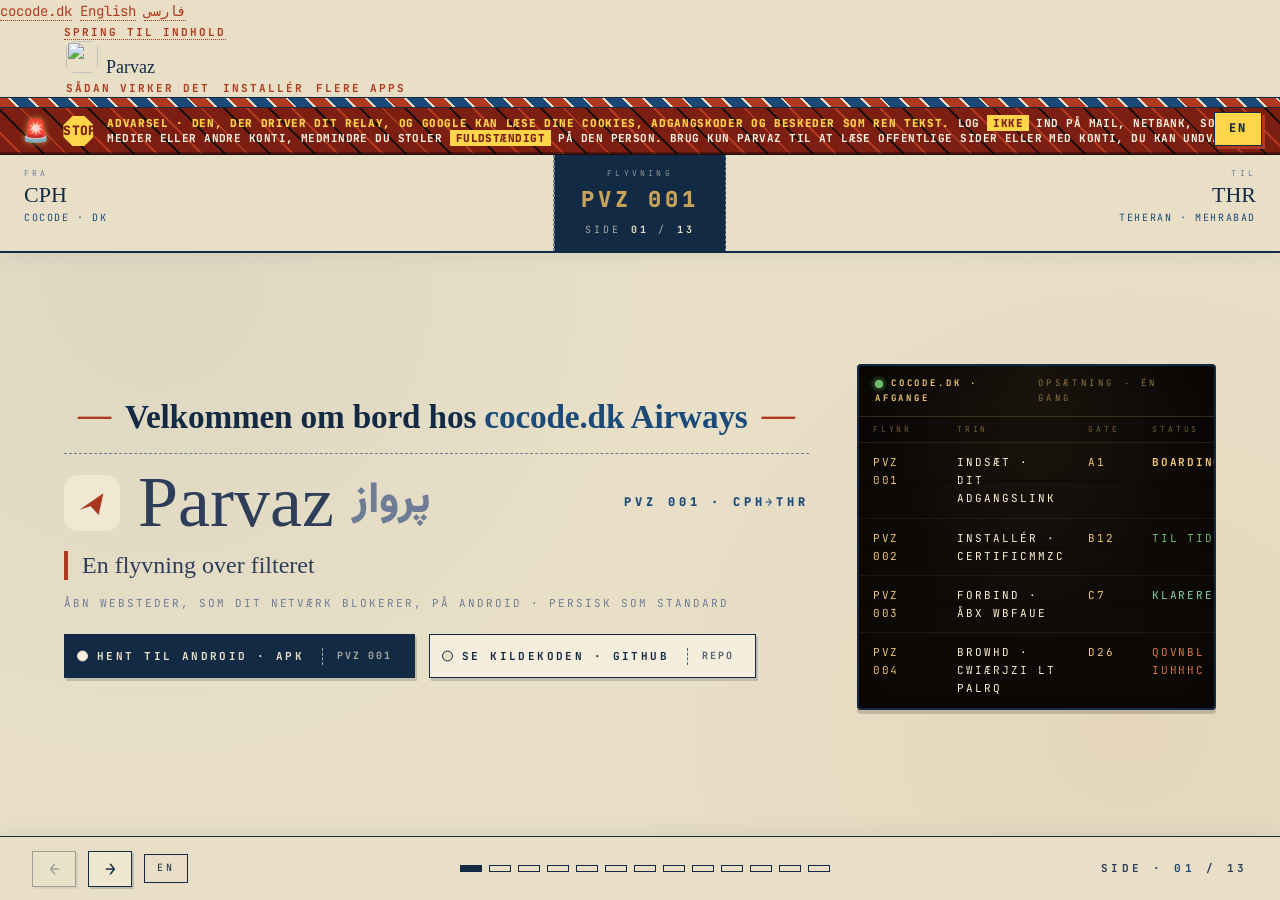
==== commit e8724c05: "fix: a correct share image, and the certificate copy's folder in the Danish policy website/og.png st" ====
--- a/website/da/index.html
+++ b/website/da/index.html
@@ -22,7 +22,7 @@
 <meta property="og:image" content="https://parvaz.cocode.dk/og.png"/>
 <meta property="og:image:width" content="1200"/>
 <meta property="og:image:height" content="630"/>
-<meta property="og:image:alt" content="Navnet Parvaz med latinske og persiske bogstaver, med linjen En flyvning over filteret og to gummistempler."/>
+<meta property="og:image:alt" content="Parvaz-ikonet, et rødt papirfly, ved siden af navnet Parvaz og en kort engelsk linje om at åbne blokerede websteder på Android."/>
 <meta property="og:locale" content="da_DK"/>
 <meta property="og:locale:alternate" content="en_US"/>
 <meta property="og:locale:alternate" content="fa_IR"/>
@@ -32,7 +32,7 @@
 <meta name="twitter:title" content="Parvaz: en flyvning over filteret"/>
 <meta name="twitter:description" content="Åbn blokerede websteder på Android med Chrome, gennem et relay, som en hjælper, du stoler på, sætter op. Persisk som standard."/>
 <meta name="twitter:image" content="https://parvaz.cocode.dk/og.png"/>
-<meta name="twitter:image:alt" content="Navnet Parvaz med latinske og persiske bogstaver, med linjen En flyvning over filteret og to gummistempler."/>
+<meta name="twitter:image:alt" content="Parvaz-ikonet, et rødt papirfly, ved siden af navnet Parvaz og en kort engelsk linje om at åbne blokerede websteder på Android."/>
 
 <link rel="icon" type="image/svg+xml" href="../parvaz-mark.svg"/>
 <link rel="preconnect" href="https://fonts.googleapis.com"/>
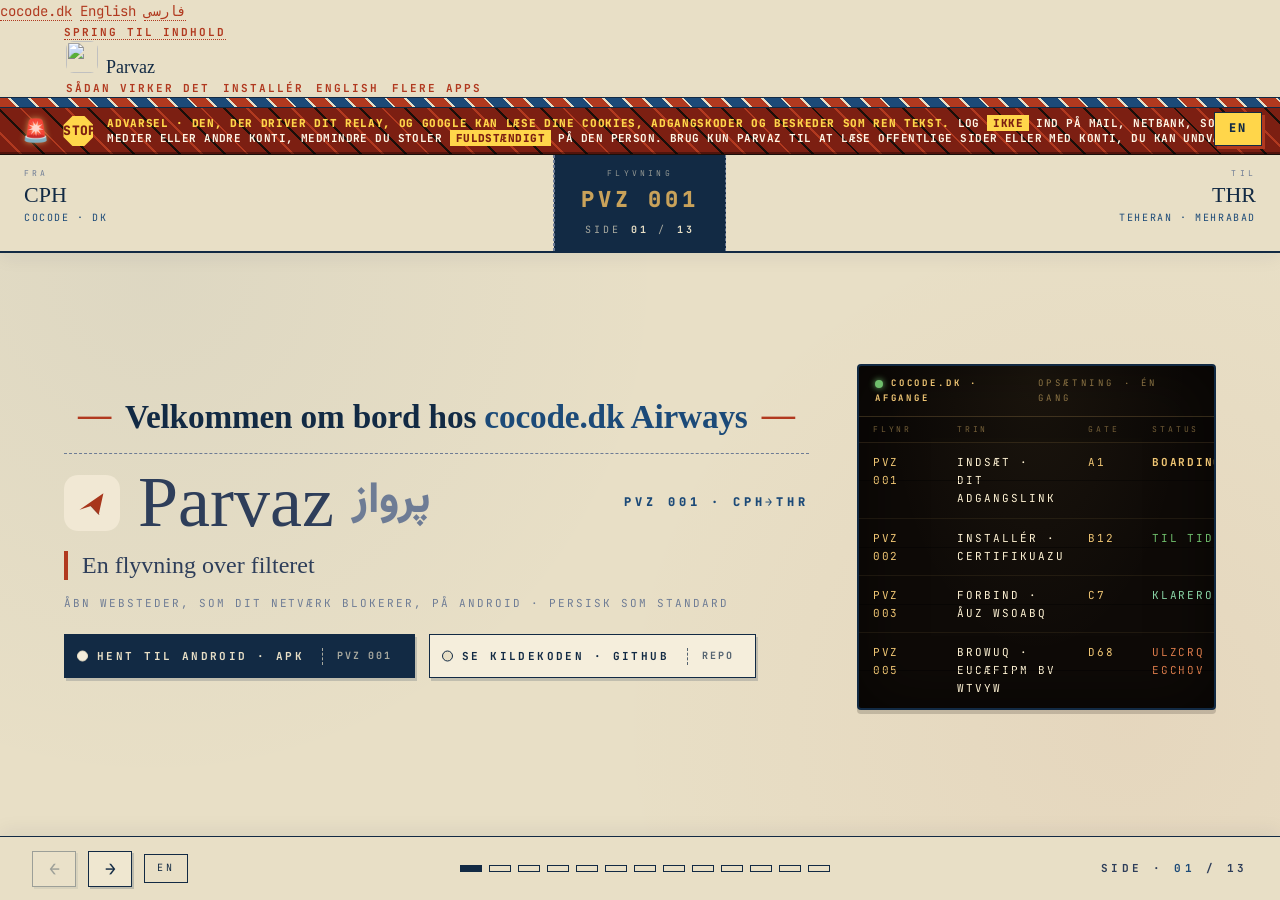
==== commit ee22c574: "feat: the navigation links the English and Danish pages to each other Rendered with cocode-apps (app" ====
--- a/website/da/index.html
+++ b/website/da/index.html
@@ -85,6 +85,7 @@
   <a class="brand" href="/da/" data-nav="home" aria-current="page"><img src="/img/icon.png" alt="" width="32" height="32">Parvaz</a>
   <a href="/da/#how" data-nav="how">Sådan virker det</a>
   <a href="/da/#install" data-nav="install">Installér</a>
+  <a href="/" hreflang="en" lang="en" data-nav="lang">English</a>
   <a href="https://cocode.dk/" data-nav="more">Flere apps</a>
 </nav>
 <!-- cocode-apps:nav:end -->
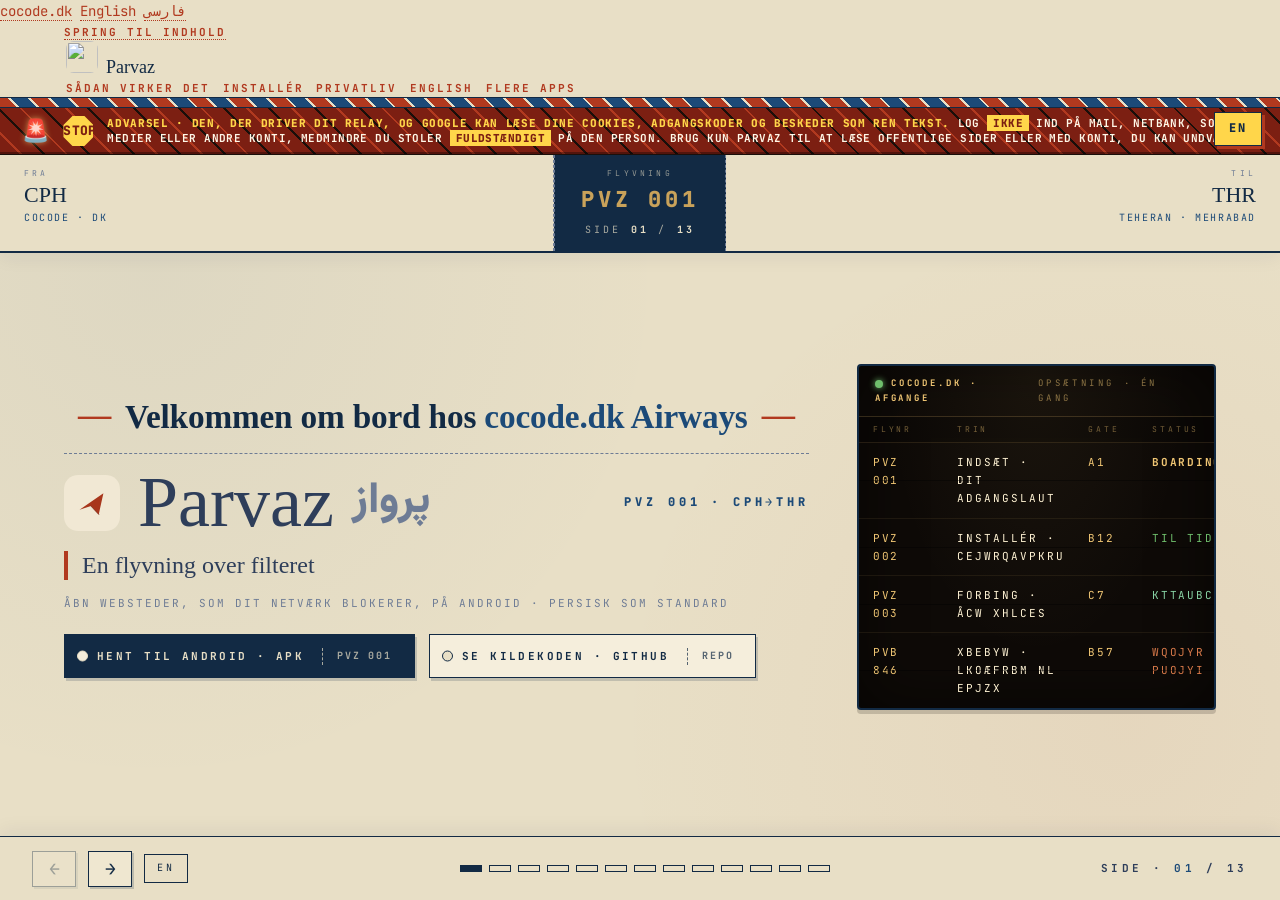
==== commit 24c3c840: "feat: the navigation links the pages the site now has (privacy, English, Danish) Rendered with cocod" ====
--- a/website/da/index.html
+++ b/website/da/index.html
@@ -85,6 +85,7 @@
   <a class="brand" href="/da/" data-nav="home" aria-current="page"><img src="/img/icon.png" alt="" width="32" height="32">Parvaz</a>
   <a href="/da/#how" data-nav="how">Sådan virker det</a>
   <a href="/da/#install" data-nav="install">Installér</a>
+  <a href="/da/privacy/" data-nav="privacy">Privatliv</a>
   <a href="/" hreflang="en" lang="en" data-nav="lang">English</a>
   <a href="https://cocode.dk/" data-nav="more">Flere apps</a>
 </nav>
@@ -606,6 +607,7 @@
         <!-- cocode-apps:footer:start -->
 <footer class="cocode-footer">
   <a href="https://github.com/cocodedk/parvaz">Kildekode</a> ·
+  <a href="/da/privacy/">Privatliv</a> ·
   Licens: MIT ·
   <a href="https://cocode.dk/">Lavet af Cocode (cocode.dk)</a>
 </footer>
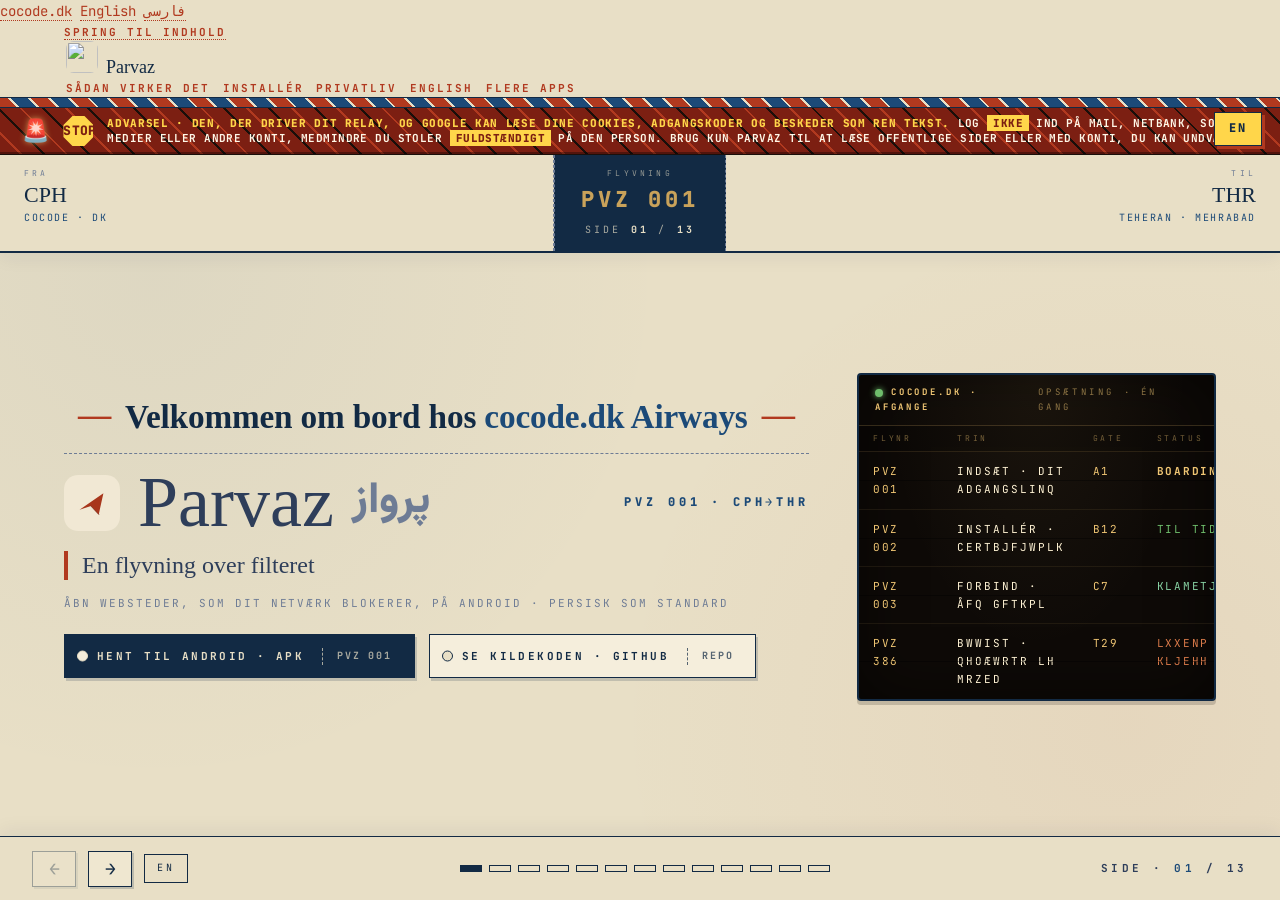
==== commit 712059bc: "fix: the Codex review findings on the Danish and Persian texts - Danish privacy page: clearing the a" ====
--- a/website/da/index.html
+++ b/website/da/index.html
@@ -423,7 +423,7 @@
         → <span class="hl">Flere sikkerhedsindstillinger</span>
         → <span class="hl">Installér fra enhedslager</span> → <span class="hl">CA-certifikat</span>
         → vælg den nyeste <span class="secret">parvaz-ca-…crt</span>-fil (navnet begynder med parvaz-ca- og ender med .crt)
-        → indtast din pinkode / dit fingeraftryk
+        → indtast din pinkode eller brug dit fingeraftryk
         → tryk på <span class="hl">Installér alligevel</span> i advarslen</div>
       </div>
       <div class="listing">
@@ -434,7 +434,7 @@
         → <span class="hl">Kryptering og loginoplysninger</span>
         → <span class="hl">Installér et certifikat</span> → <span class="hl">CA-certifikat</span>
         → vælg den nyeste <span class="secret">parvaz-ca-…crt</span>-fil (navnet begynder med parvaz-ca- og ender med .crt)
-        → indtast din pinkode / dit fingeraftryk
+        → indtast din pinkode eller brug dit fingeraftryk
         → tryk på <span class="hl">Installér alligevel</span> i advarslen</div>
       </div>
       <div class="slide__body">
@@ -457,7 +457,7 @@
       <div class="listing">
         <div class="listing-head"><span>proc · browser.001 · chromium</span><span>engangs · ca. 10 sek.</span></div>
         <div class="listing-body"><span class="c"># 1. Tryk på knappen PARVAZ i Parvaz.</span>
-<span class="c">    → den omrissede PARVAZ-knap bliver til en fyldt I LUFTEN-knap</span>
+<span class="c">    → PARVAZ-knappen, der kun har en ramme, bliver til en fyldt I LUFTEN-knap</span>
 
 <span class="c"># 2. Åbn Chrome (eller Brave / Edge / Vivaldi).</span>
 <span class="c">    → browse bare · ingen flag, ingen about:config, ingen root</span>
